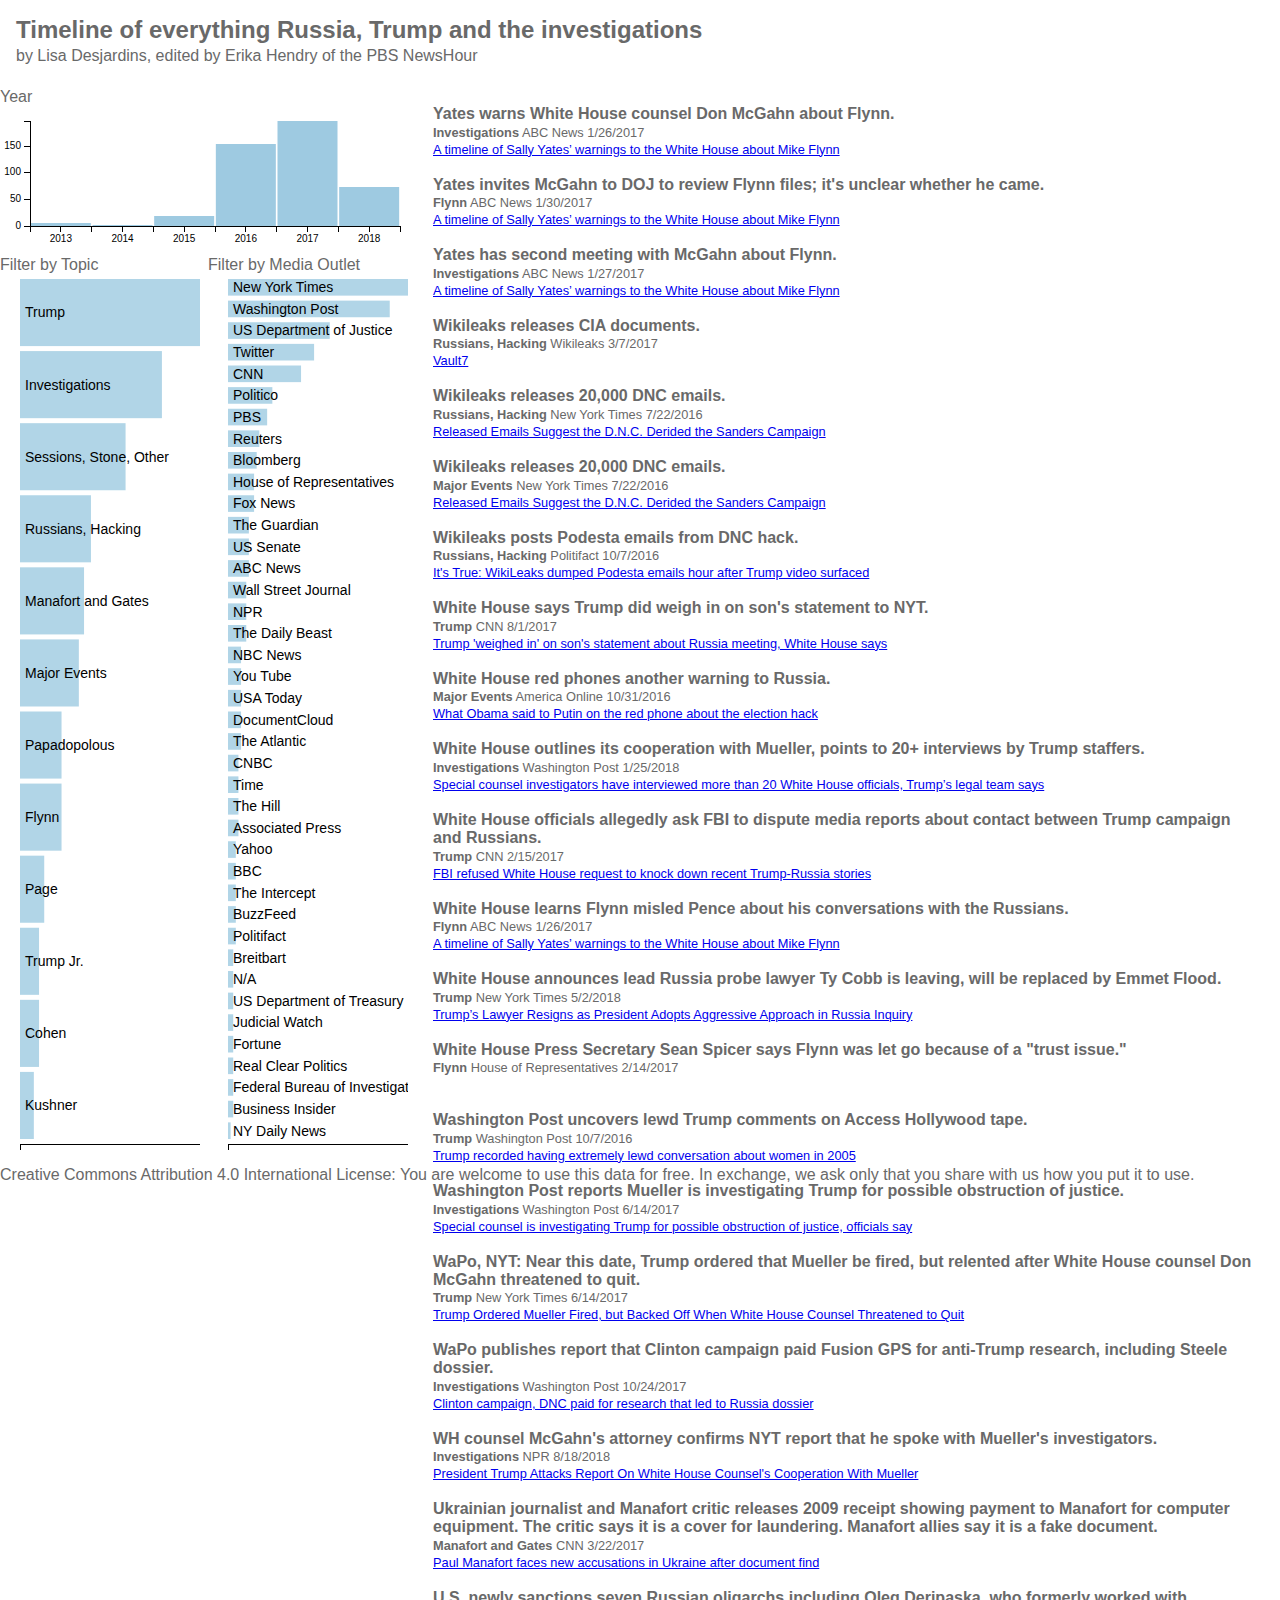
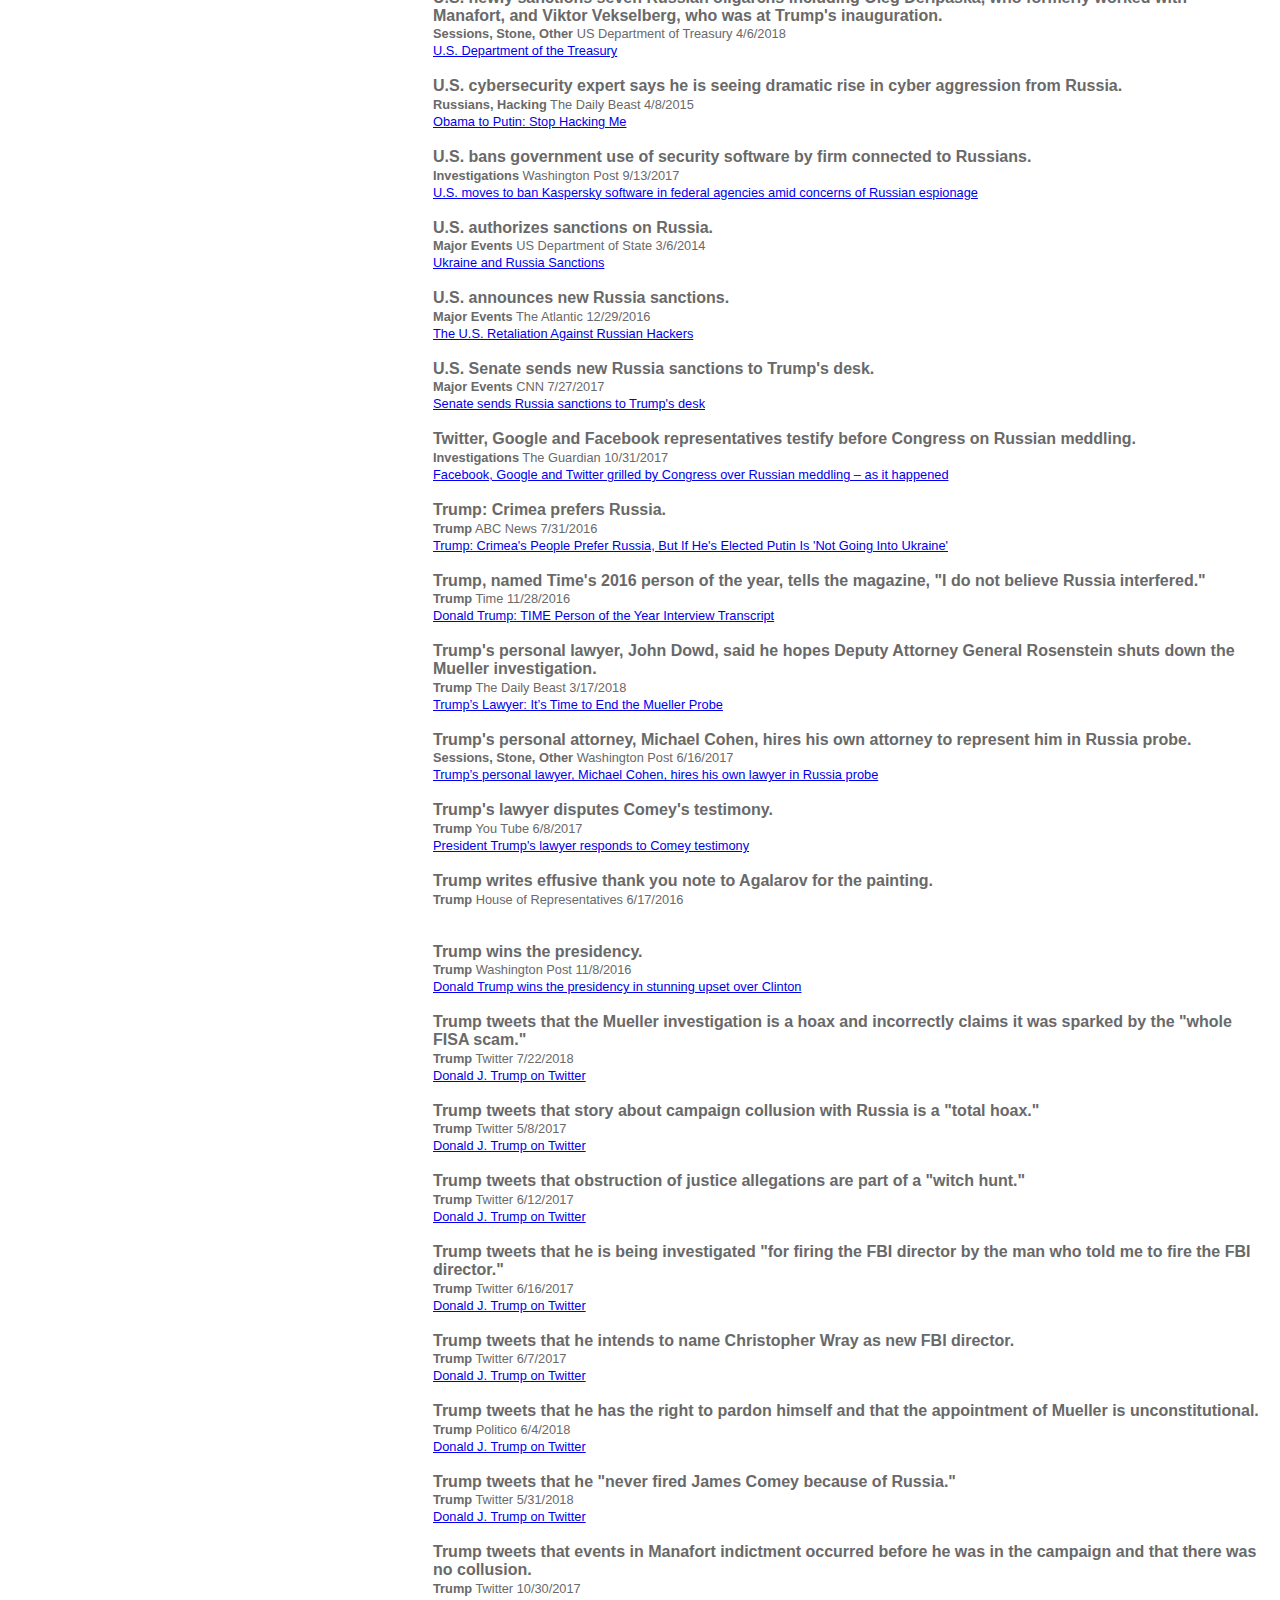
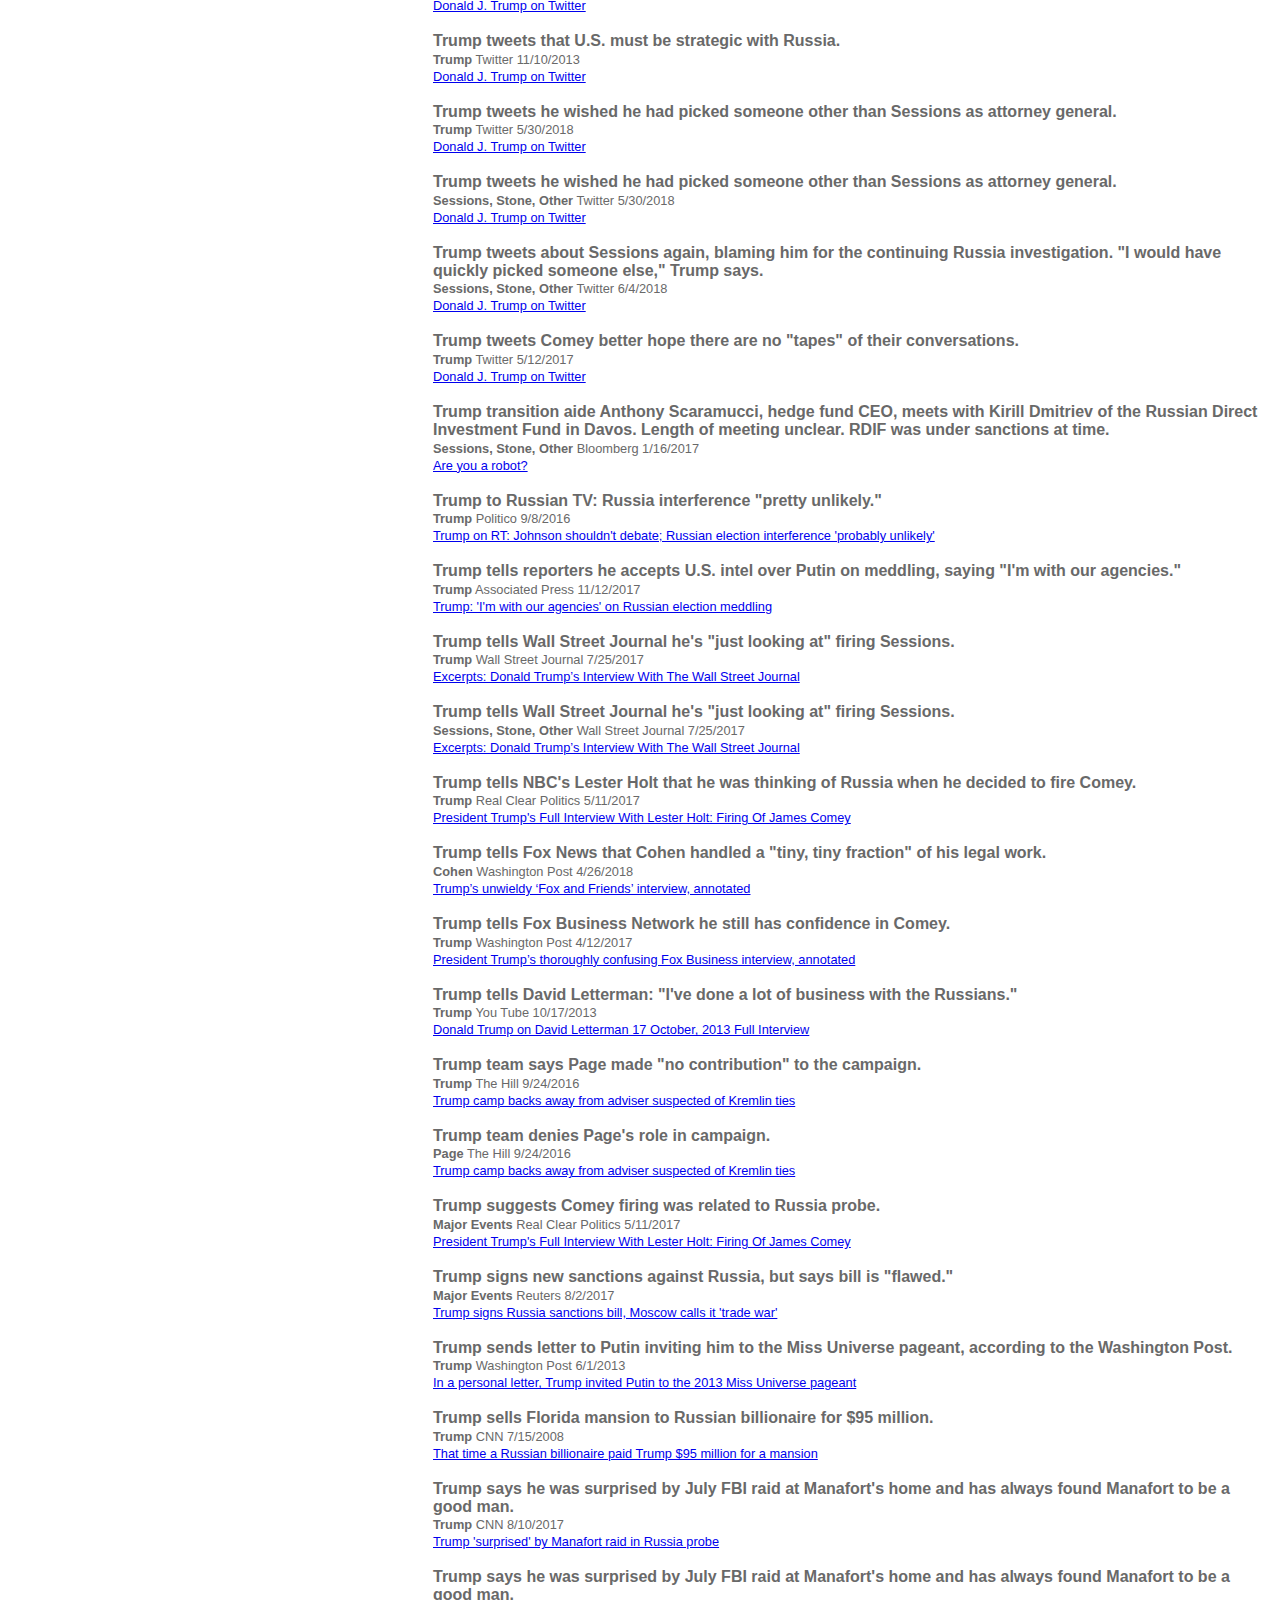
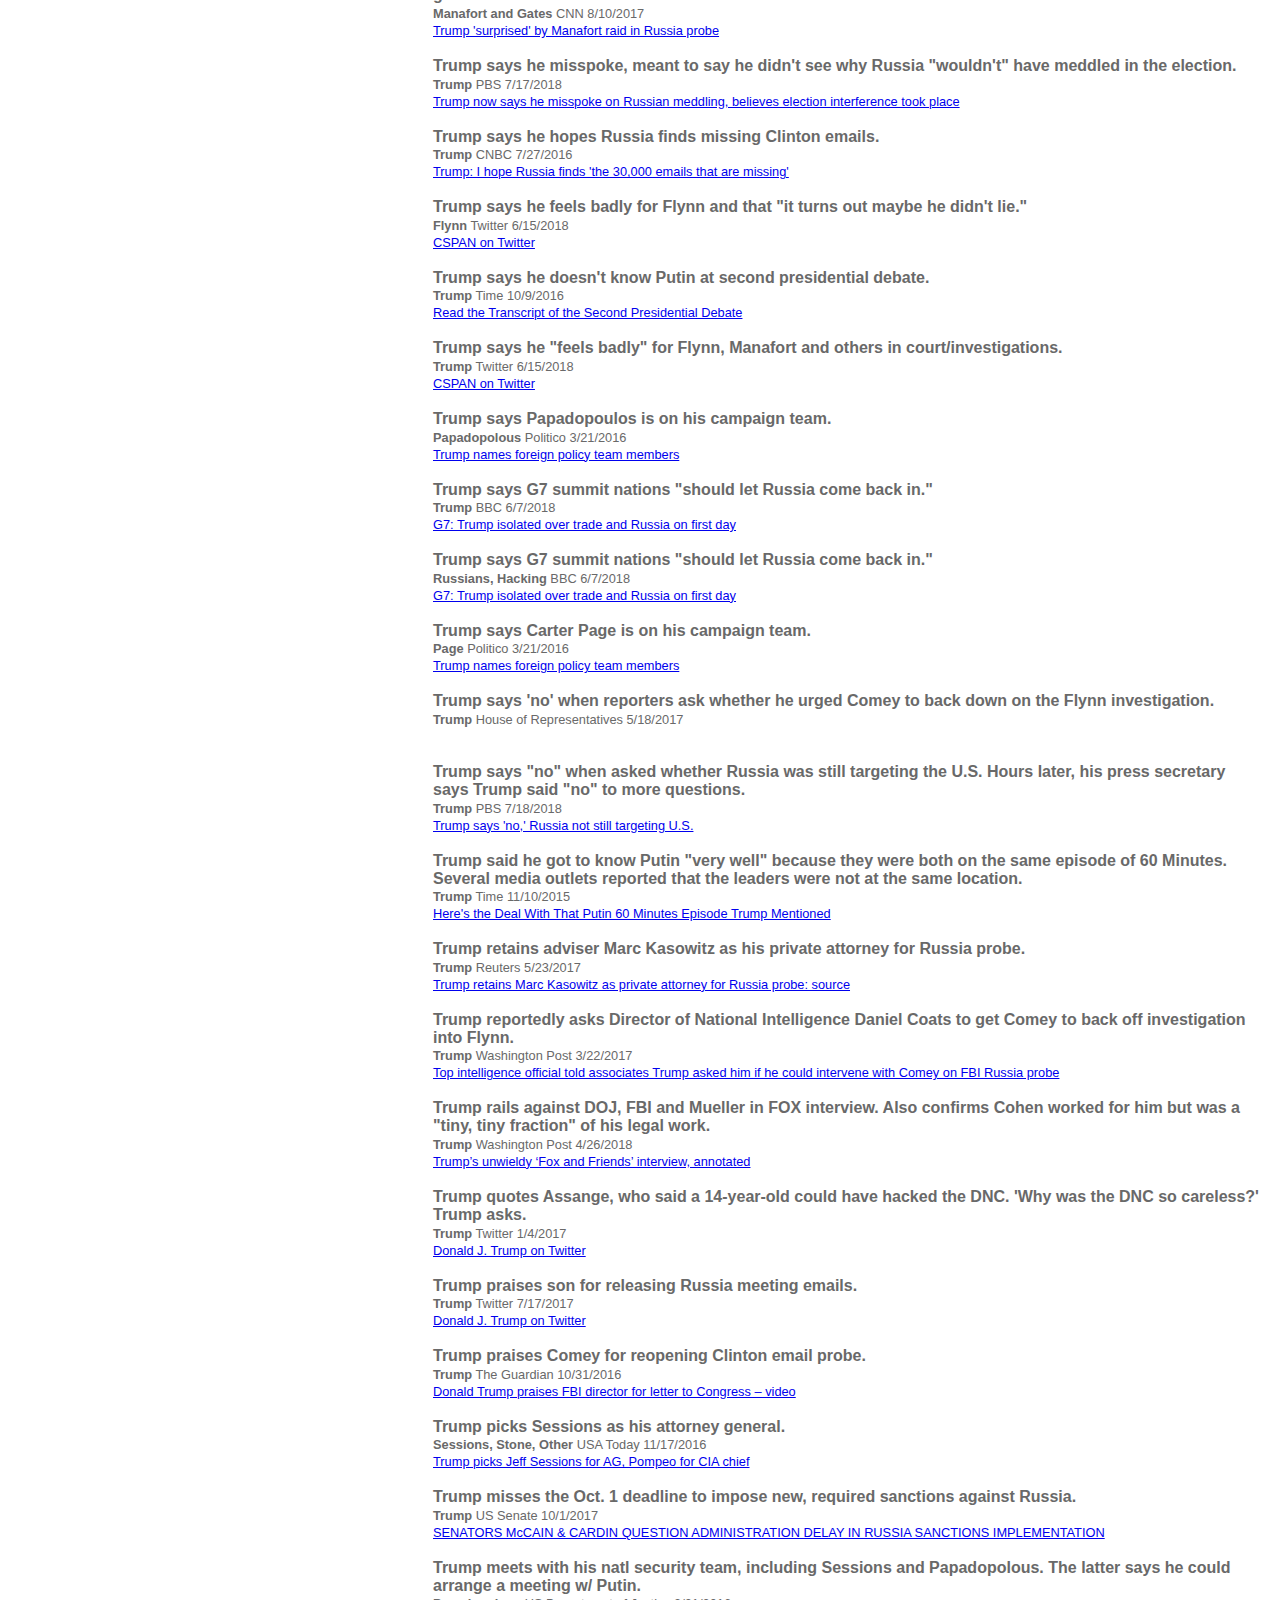
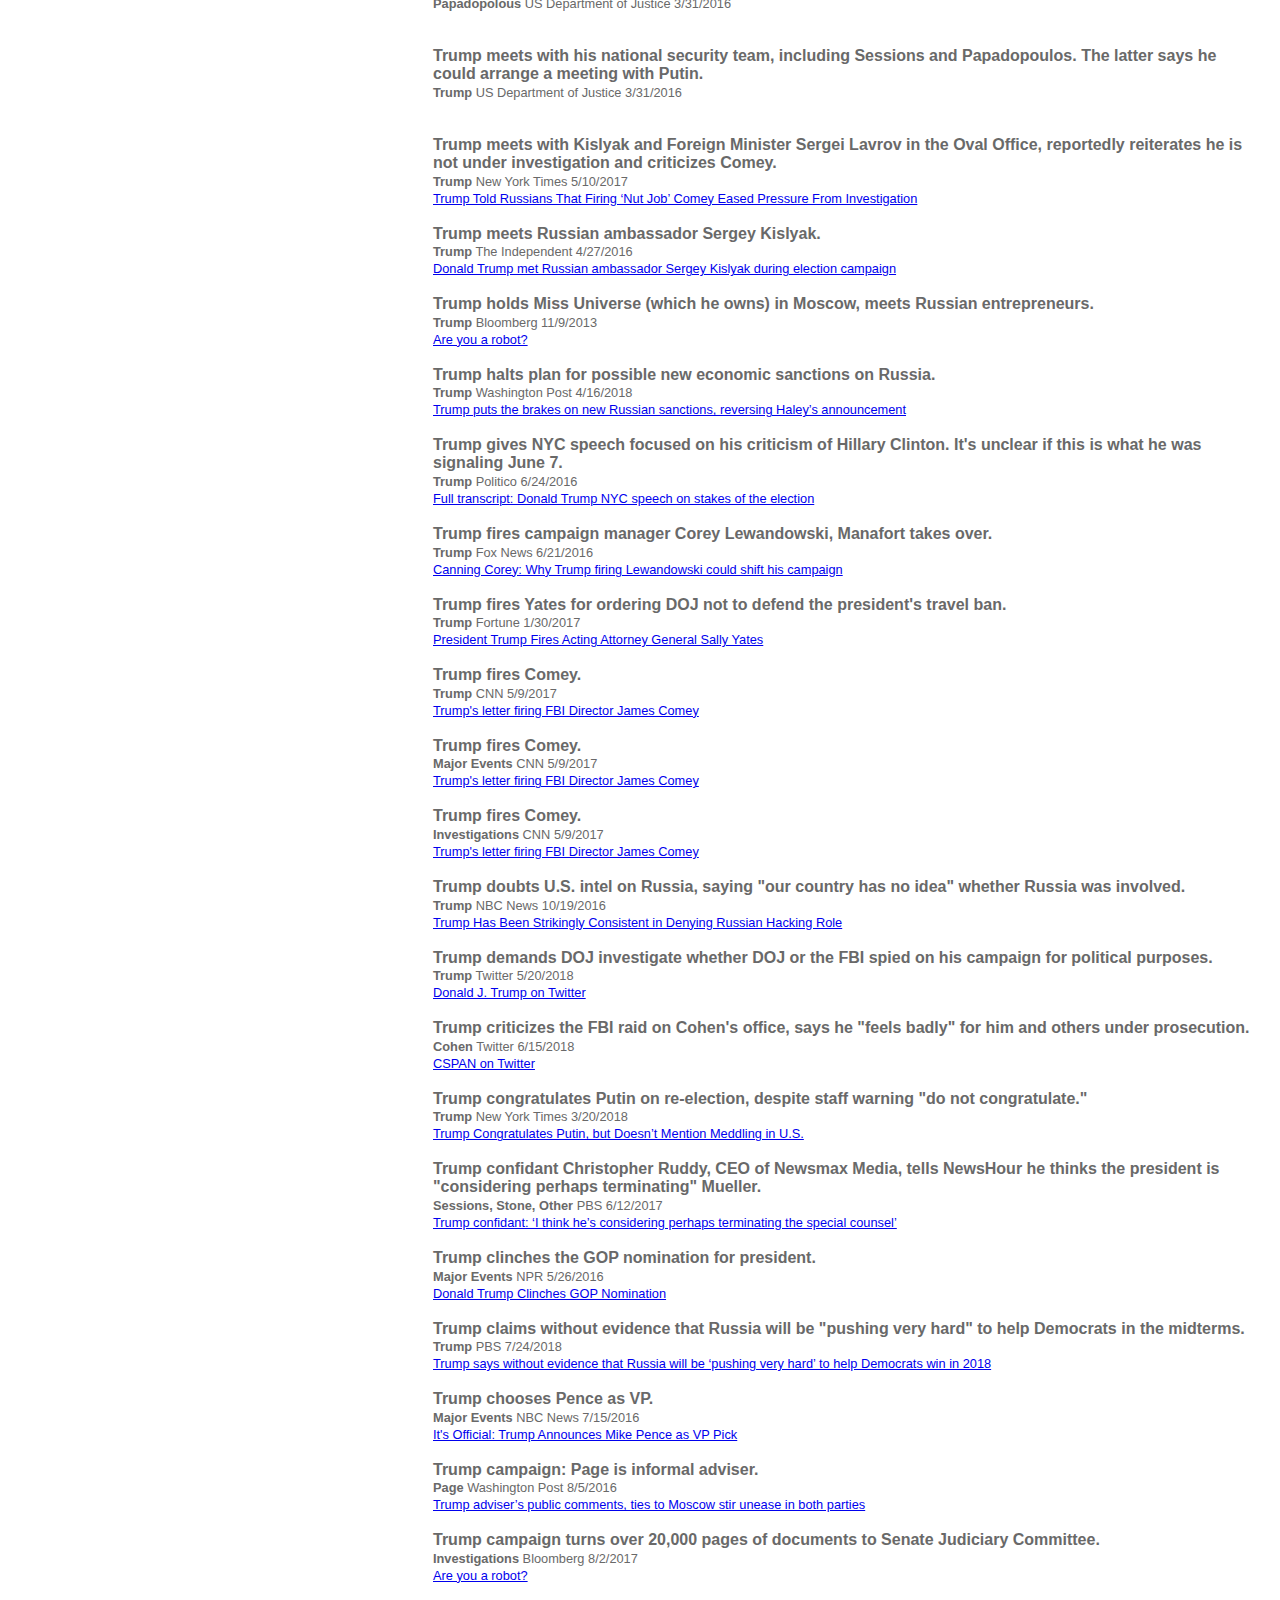
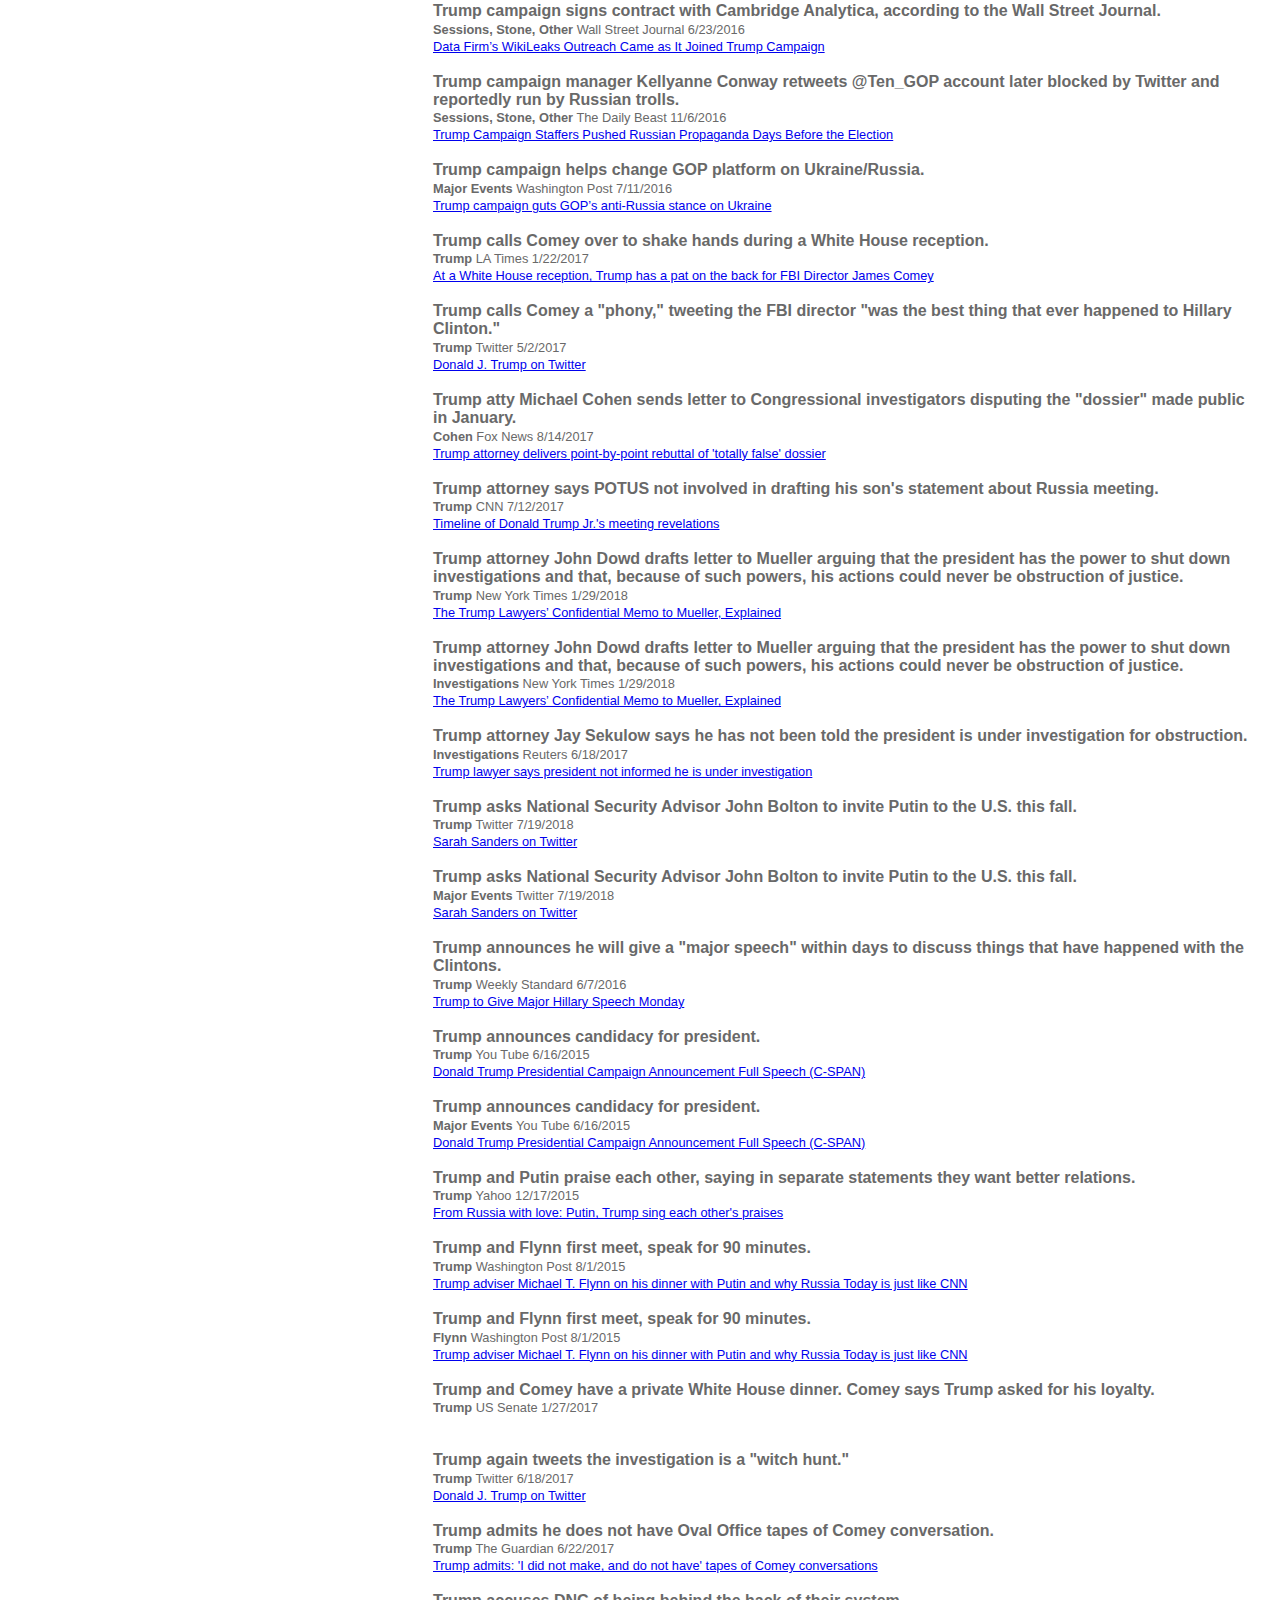
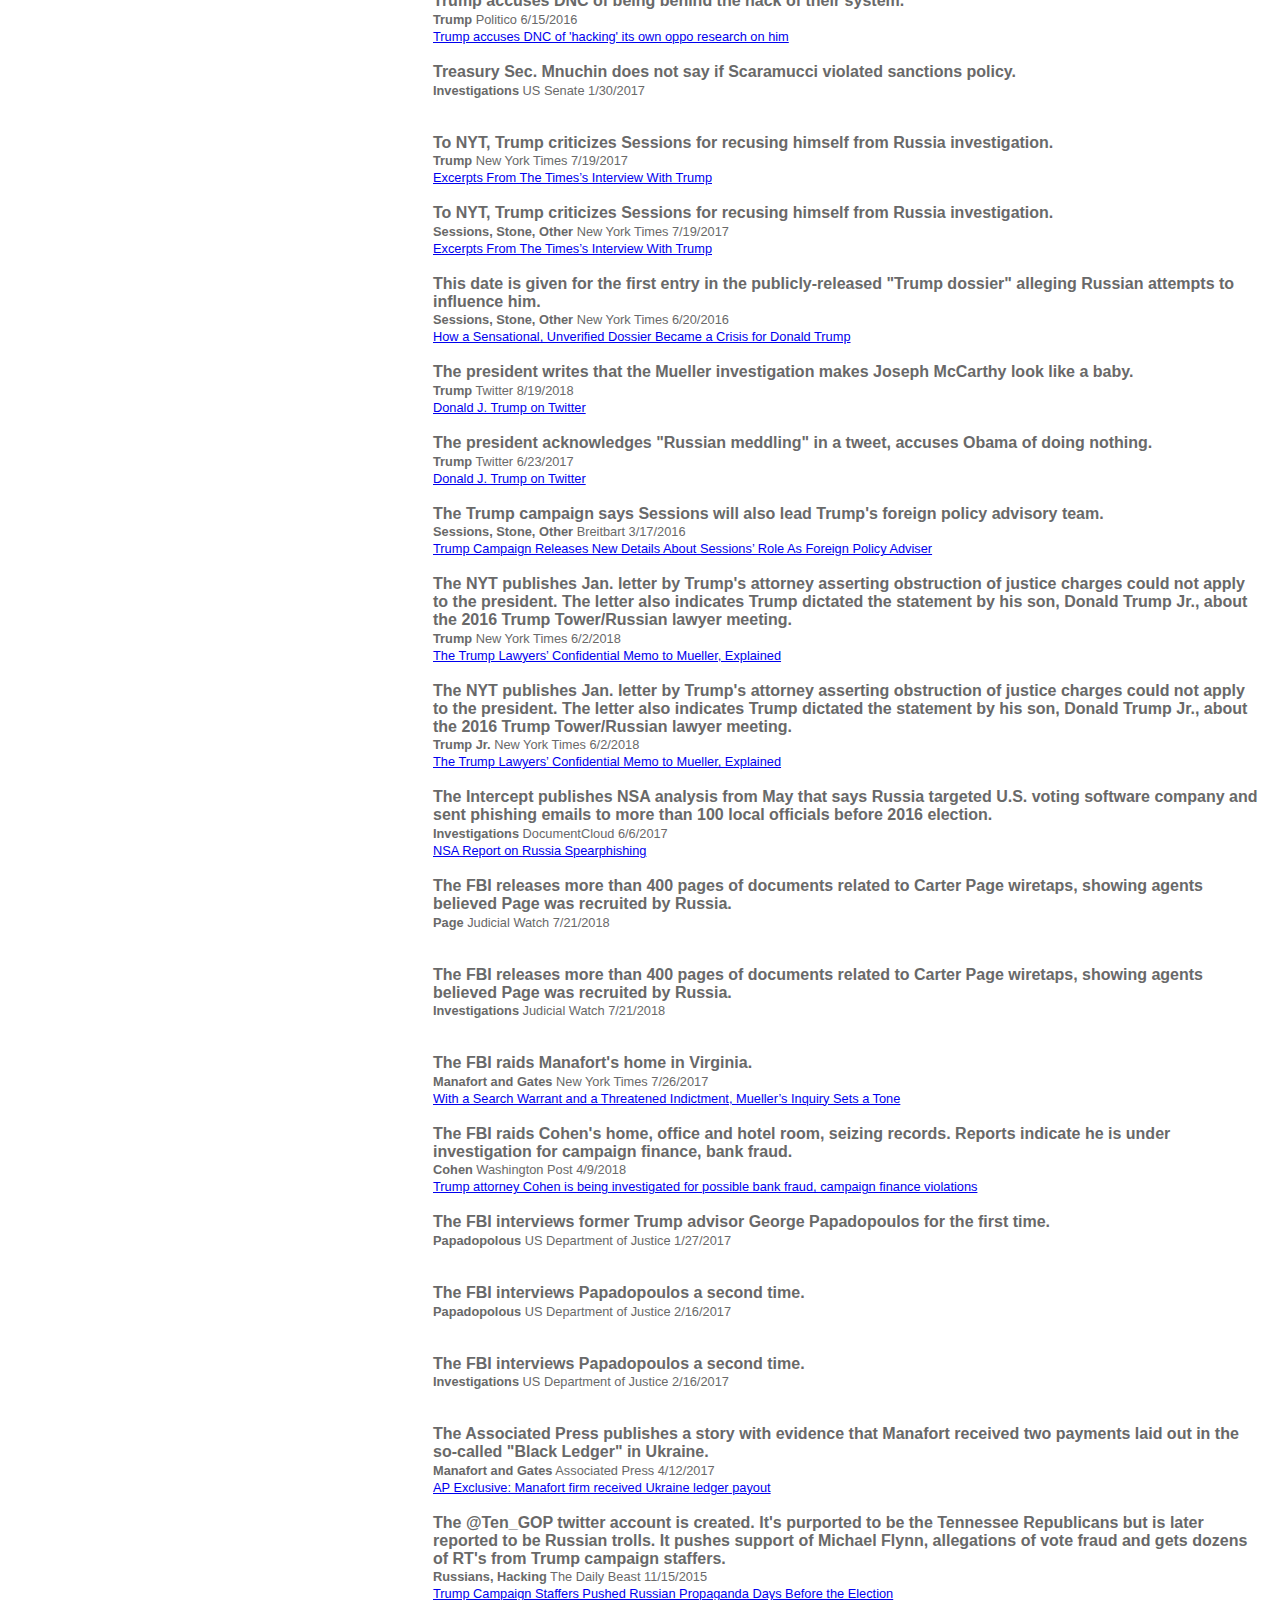
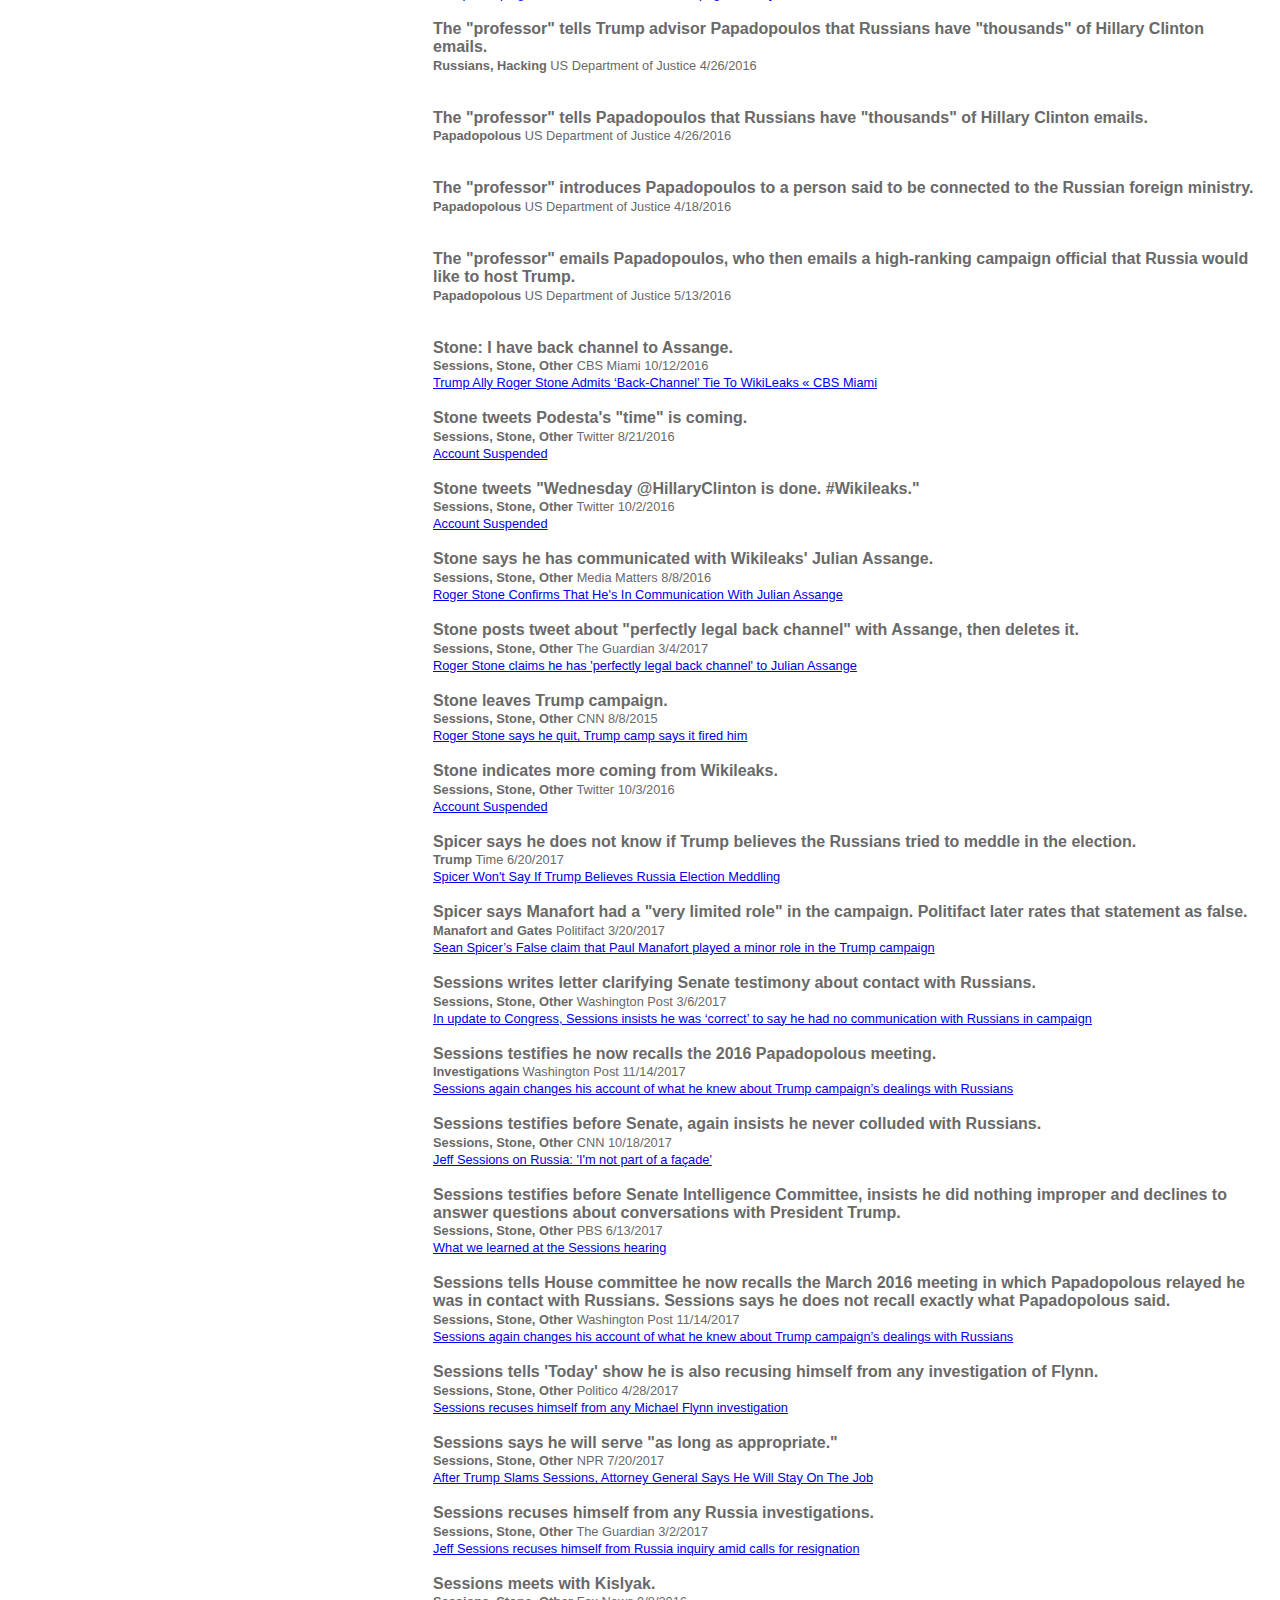
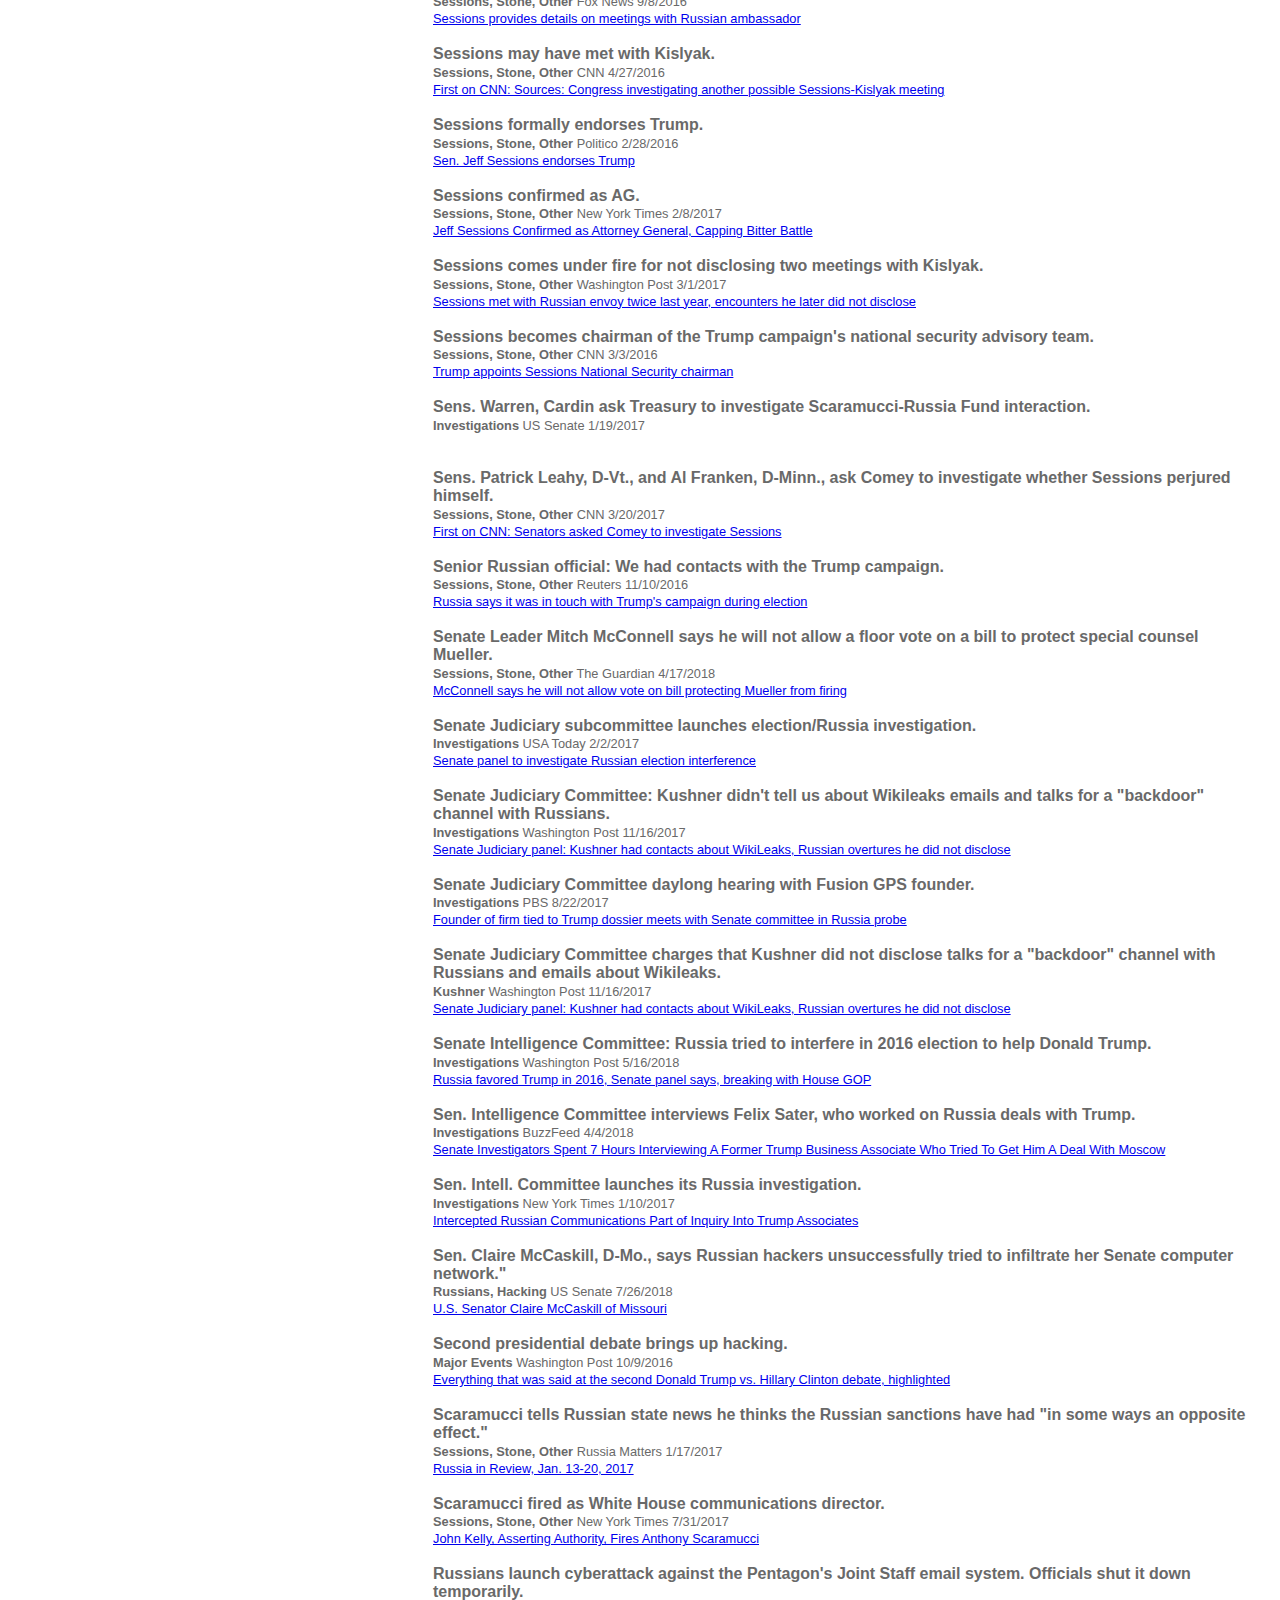
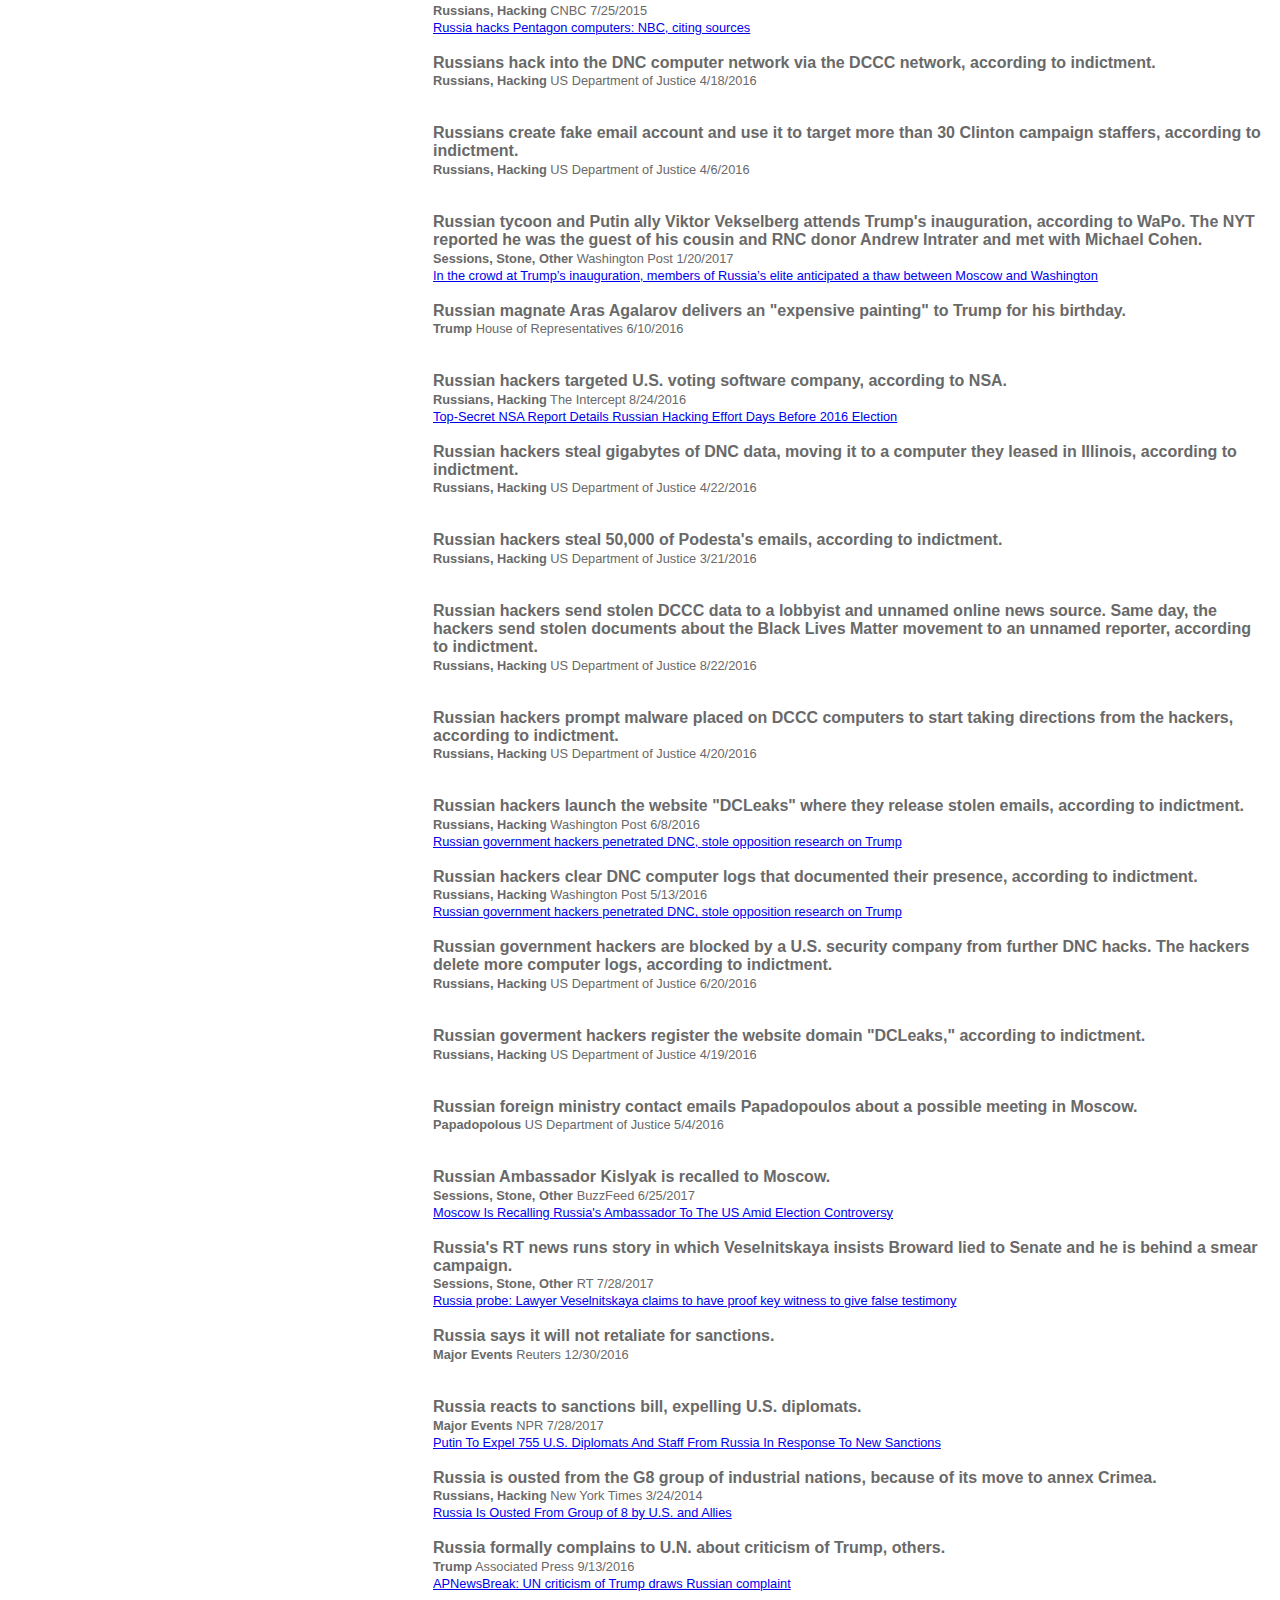
==== index-search.html @ 2a294be0 "Better search results" ====
<!DOCTYPE html>

<html>
<head>
    <meta charset="UTF-8">
    <meta name="viewport" content="width=device-width,initial-scale=1">

    <title>PBS Newshour Russia Search</title>  

    <script src='lib/d3.min.js' type='text/javascript'></script>
    <script src='lib/crossfilter.min.js' type='text/javascript'></script>
    <script src='lib/dc.min.js' type='text/javascript'></script>

    <script src='js/chart.js' type='text/javascript'></script>
       
    <link href='css/dc.css' rel='stylesheet' type='text/css'>
    <link href='css/chart-style.css' rel='stylesheet' type='text/css'>
    <link href='css/layout.css' rel='stylesheet' type='text/css'>
</head>


<body>
    <div class="container">
        <div class="title">
            <h2>Timeline of everything Russia, Trump and the investigations</h2>
            <p>by Lisa Desjardins, edited by Erika Hendry of the PBS NewsHour</p>
        </div> 

        <div class='date' id='dc-chart-date'>
            <div><span class="chart-title">Year</span></div>
        </div>

        <div class='topic' id='dc-chart-topic'>
            <div>
                <span class="chart-title">Filter by Topic</span>
                <a class="reset" href="javascript:topicChart.filterAll();dc.redrawAll();" style="display: none;">Reset</a>
            </div>
        </div>

        <div class='mediaOutlet' id='dc-chart-mediaOutlet'>
            <div>
                <span class="chart-title">Filter by Media Outlet</span>
                <a class="reset" href="javascript:mediaOutletChart.filterAll();dc.redrawAll();" style="display: none;">Reset</a>
            </div>
        </div>

        <div class='stories' id='dc-chart-dataGrid'></div>
        
        <div class="footer">
            Creative Commons Attribution 4.0 International License: You are welcome to use this data for free. In exchange, we ask only that you share with us how you put it to use.
        </div>
    </div>
</body>


</html>
---- css/dc.css ----
.dc-chart path.dc-symbol, .dc-legend g.dc-legend-item.fadeout {
  fill-opacity: 0.5;
  stroke-opacity: 0.5; }

div.dc-chart {
  float: left; }

.dc-chart rect.bar {
  stroke: none;
  cursor: pointer; }
  .dc-chart rect.bar:hover {
    fill-opacity: .5; }

.dc-chart rect.deselected {
  stroke: none;
  fill: #ccc; }

.dc-chart .pie-slice {
  fill: #fff;
  font-size: 9px;
  cursor: pointer; }
  .dc-chart .pie-slice.external {
    fill: #000; }
  .dc-chart .pie-slice :hover, .dc-chart .pie-slice.highlight {
    fill-opacity: .8; }

.dc-chart .pie-path {
  fill: none;
  stroke-width: 2px;
  stroke: #000;
  opacity: 0.4; }

.dc-chart .selected path, .dc-chart .selected circle {
  stroke-width: 3;
  stroke: #ccc;
  fill-opacity: 1; }

.dc-chart .deselected path, .dc-chart .deselected circle {
  stroke: none;
  fill-opacity: .5;
  fill: #ccc; }

.dc-chart .axis path, .dc-chart .axis line {
  fill: none;
  stroke: #000;
  shape-rendering: crispEdges; }

.dc-chart .axis text {
  font: 10px sans-serif; }

.dc-chart .grid-line, .dc-chart .axis .grid-line, .dc-chart .grid-line line, .dc-chart .axis .grid-line line {
  fill: none;
  stroke: #ccc;
  opacity: .5;
  shape-rendering: crispEdges; }

.dc-chart .brush rect.background {
  z-index: -999; }

.dc-chart .brush rect.extent {
  fill: #4682b4;
  fill-opacity: .125; }

.dc-chart .brush .resize path {
  fill: #eee;
  stroke: #666; }

.dc-chart path.line {
  fill: none;
  stroke-width: 1.5px; }

.dc-chart path.area {
  fill-opacity: .3;
  stroke: none; }

.dc-chart path.highlight {
  stroke-width: 3;
  fill-opacity: 1;
  stroke-opacity: 1; }

.dc-chart g.state {
  cursor: pointer; }
  .dc-chart g.state :hover {
    fill-opacity: .8; }
  .dc-chart g.state path {
    stroke: #fff; }

.dc-chart g.deselected path {
  fill: #808080; }

.dc-chart g.deselected text {
  display: none; }

.dc-chart g.row rect {
  fill-opacity: 0.8;
  cursor: pointer; }
  .dc-chart g.row rect:hover {
    fill-opacity: 0.6; }

.dc-chart g.row text {
  fill: black;
  font-size: 14px;
  cursor: pointer; }

.dc-chart g.dc-tooltip path {
  fill: none;
  stroke: #808080;
  stroke-opacity: .8; }

.dc-chart g.county path {
  stroke: #fff;
  fill: none; }

.dc-chart g.debug rect {
  fill: #00f;
  fill-opacity: .2; }

.dc-chart g.axis text {
  -webkit-touch-callout: none;
  -webkit-user-select: none;
  -khtml-user-select: none;
  -moz-user-select: none;
  -ms-user-select: none;
  user-select: none;
  pointer-events: none; }

.dc-chart .node {
  font-size: 0.7em;
  cursor: pointer; }
  .dc-chart .node :hover {
    fill-opacity: .8; }

.dc-chart .bubble {
  stroke: none;
  fill-opacity: 0.6; }

.dc-chart .highlight {
  fill-opacity: 1;
  stroke-opacity: 1; }

.dc-chart .fadeout {
  fill-opacity: 0.2;
  stroke-opacity: 0.2; }

.dc-chart .box text {
  font: 10px sans-serif;
  -webkit-touch-callout: none;
  -webkit-user-select: none;
  -khtml-user-select: none;
  -moz-user-select: none;
  -ms-user-select: none;
  user-select: none;
  pointer-events: none; }

.dc-chart .box line, .dc-chart .box circle {
  fill: #fff; }

.dc-chart .box rect, .dc-chart .box line, .dc-chart .box circle {
  stroke: #000;
  stroke-width: 1.5px; }

.dc-chart .box .center {
  stroke-dasharray: 3, 3; }

.dc-chart .box .outlier {
  fill: none;
  stroke: #ccc; }

.dc-chart .box.deselected {
  opacity: 0.5; }
  .dc-chart .box.deselected .box {
    fill: #ccc; }

.dc-chart .symbol {
  stroke: none; }

.dc-chart .heatmap .box-group.deselected rect {
  stroke: none;
  fill-opacity: 0.5;
  fill: #ccc; }

.dc-chart .heatmap g.axis text {
  pointer-events: all;
  cursor: pointer; }

.dc-chart .empty-chart .pie-slice {
  cursor: default; }
  .dc-chart .empty-chart .pie-slice path {
    fill: #fee;
    cursor: default; }

.dc-chart circle.dot {
  stroke: none; }

.dc-data-count {
  float: right;
  margin-top: 0px;
  margin-right: 15px;
  padding-top: 2px; 
  font-size: 13px;}
  .dc-data-count .filter-count, .dc-data-count .total-count {
    color: #3182bd;
    font-weight: bold; }

.dc-legend {
  font-size: 11px; }
  .dc-legend .dc-legend-item {
    cursor: pointer; }

.dc-hard .number-display {
  float: none; }
---- css/chart-style.css ----
body {
    font-family: Sans-Serif;
    color: dimgrey;
}

h2 {
    margin-top: 1rem;
    margin-bottom: .2rem;
    margin-left: 1rem;
}

h3 {
    font-size: 1.0em;
    margin-top: 1rem;
    margin-bottom: .1rem;
    margin-left: 1rem;
}


h4 {
    margin-top: .1rem;
    margin-bottom: .2rem;
}

p {
    margin-top: .2rem;
    margin-bottom: 2.2rem;
    margin-left: 1rem;
}


a {
    font-size: .8em;
    margin-top: 1rem;
    margin-bottom: .2rem;
    margin-left: 1rem;
}

ul {
    list-style: none;
}

li {
    margin: 1.8rem 0;
}

.story-details {
    font-size: .8em;
    margin-left: 1rem;
}
.note {
    font-size: .8em;
    font-style: italic;
}

.story:hover{
    background-color: #cee2ed;
    cursor:pointer;
 }
---- css/layout.css ----
:root {
    --bar-width: 200px;

    --phone-width: 50rem;
    --max-width: 1366px; 
}

body {
    margin: 0;
    overflow: hidden;
}

.container {
    display: grid;
    grid-template-areas: 
        "title      title       title" 
        "date       date        story" 
        "topic      mediaOutlet story" 
        "footer     footer      footer"; 
    grid-template-columns: var(--bar-width) var(--bar-width) 1fr;
    grid-template-rows: 5rem 10rem auto 1rem;
    grid-gap: .5em;
    margin: 0px;
    height: 100vh;
    width: calc(100vw - 1.1rem); 
}

.container *> {
    border: 1px solid black;    
}

.title {
    grid-area: title;
}

.search-box {
    grid-area: searchBox;
}

.date {
    grid-area: date;
}

.story {
    grid-area: story;
}

.topic {
    grid-area: topic;
}

.mediaOutlet {
    grid-area: mediaOutlet;
}

.footer {
    grid-area: footer;
}
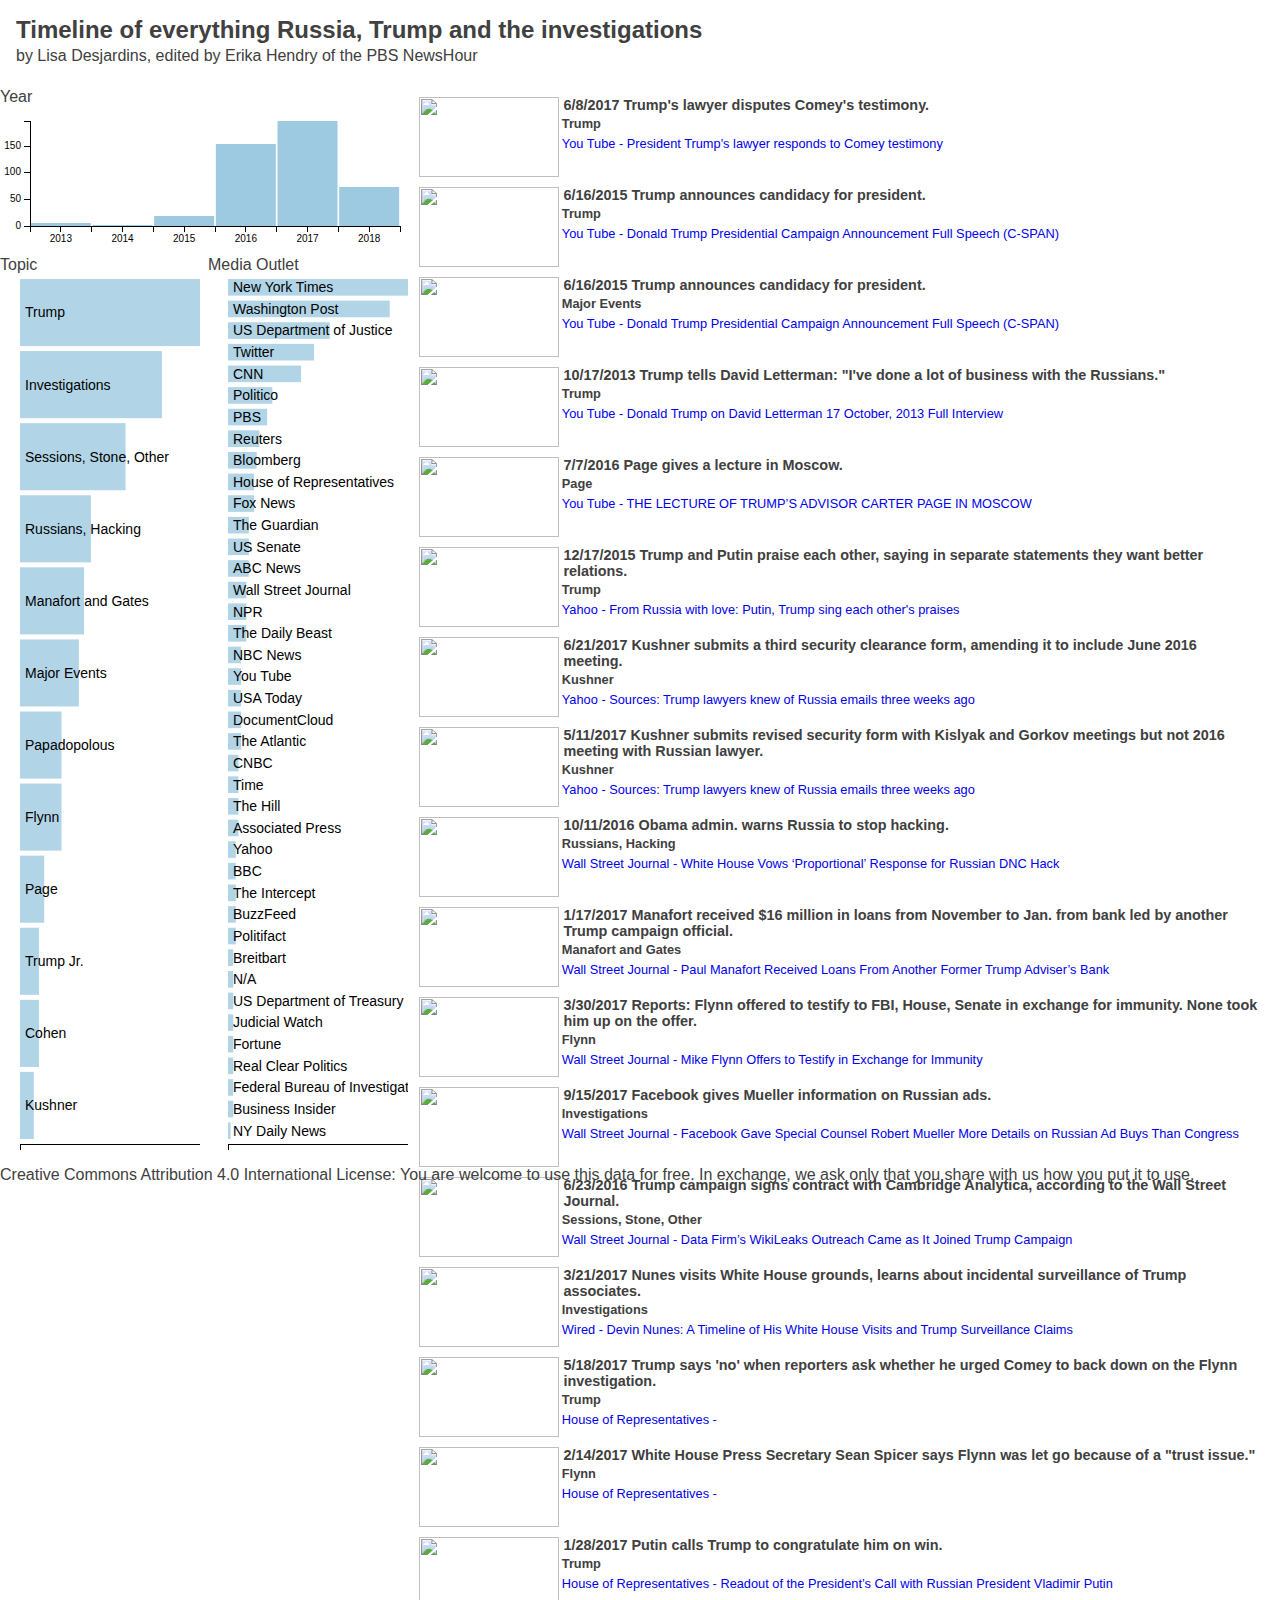
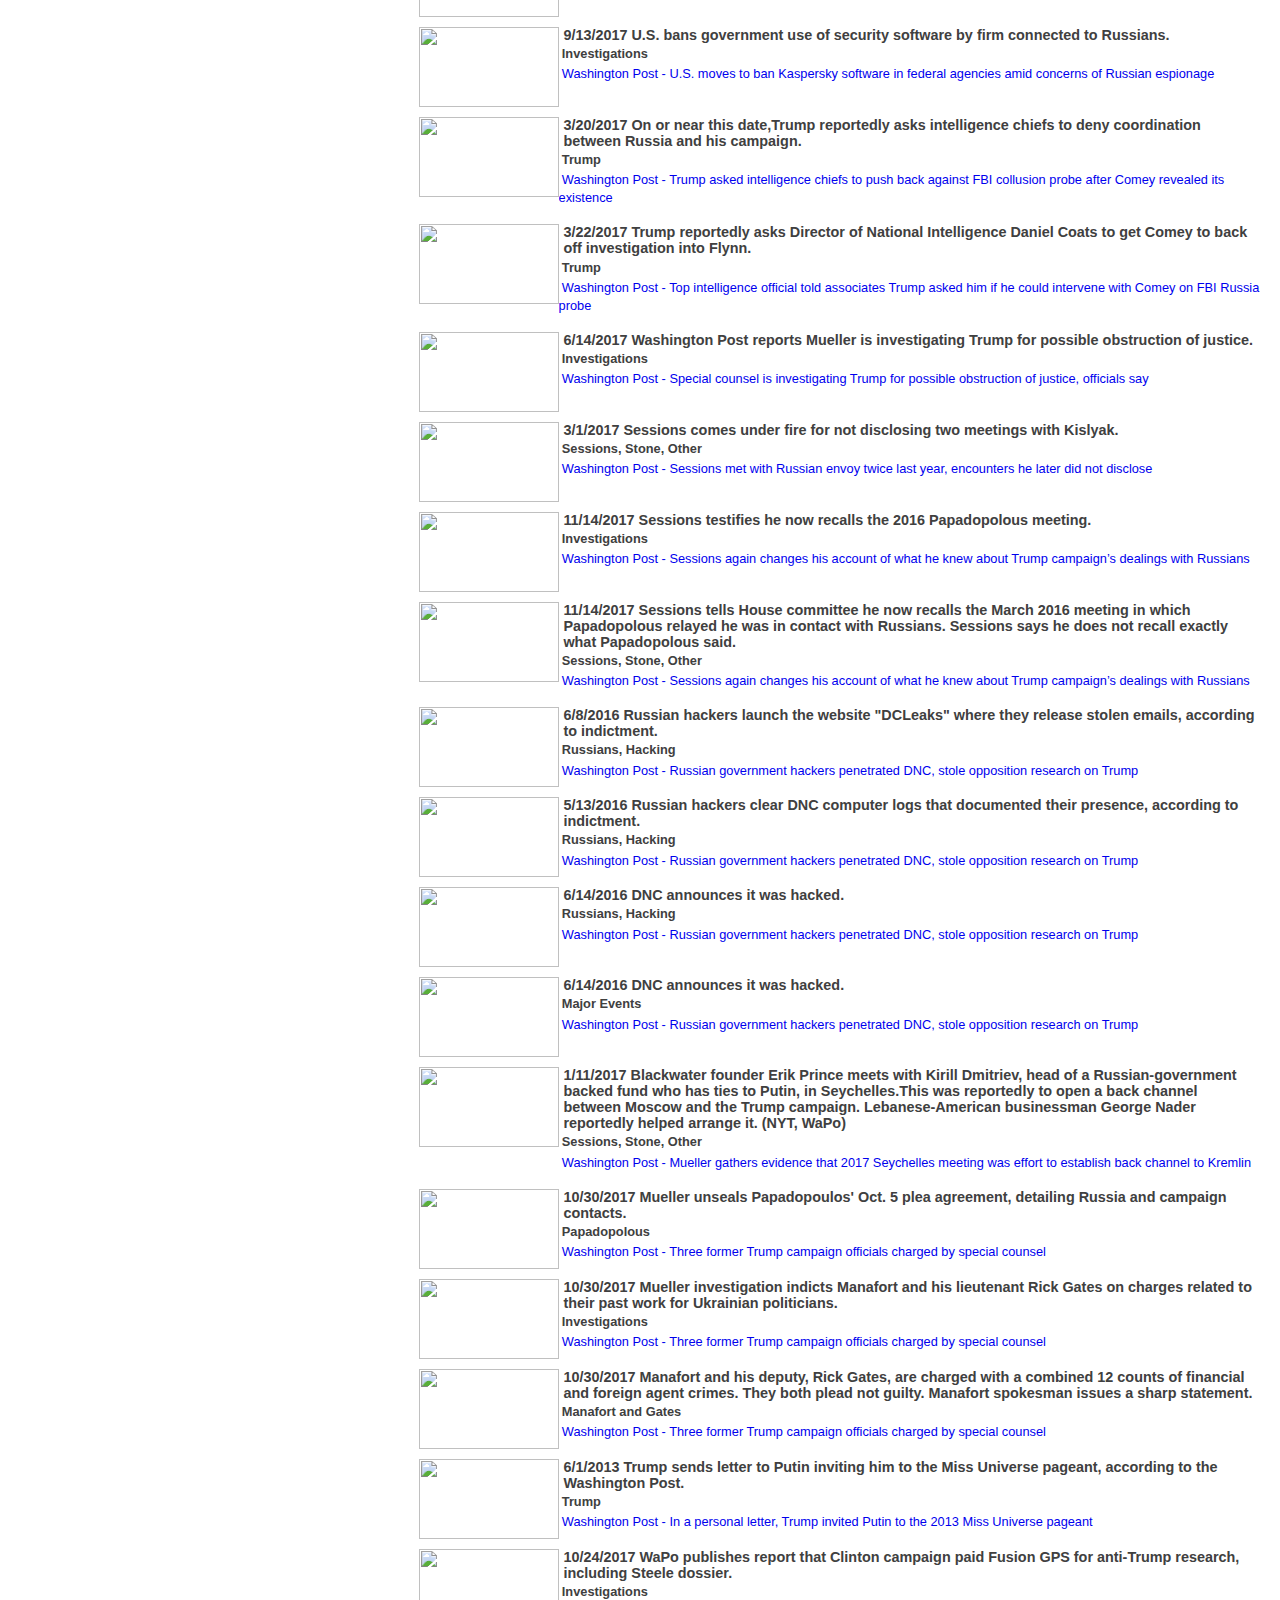
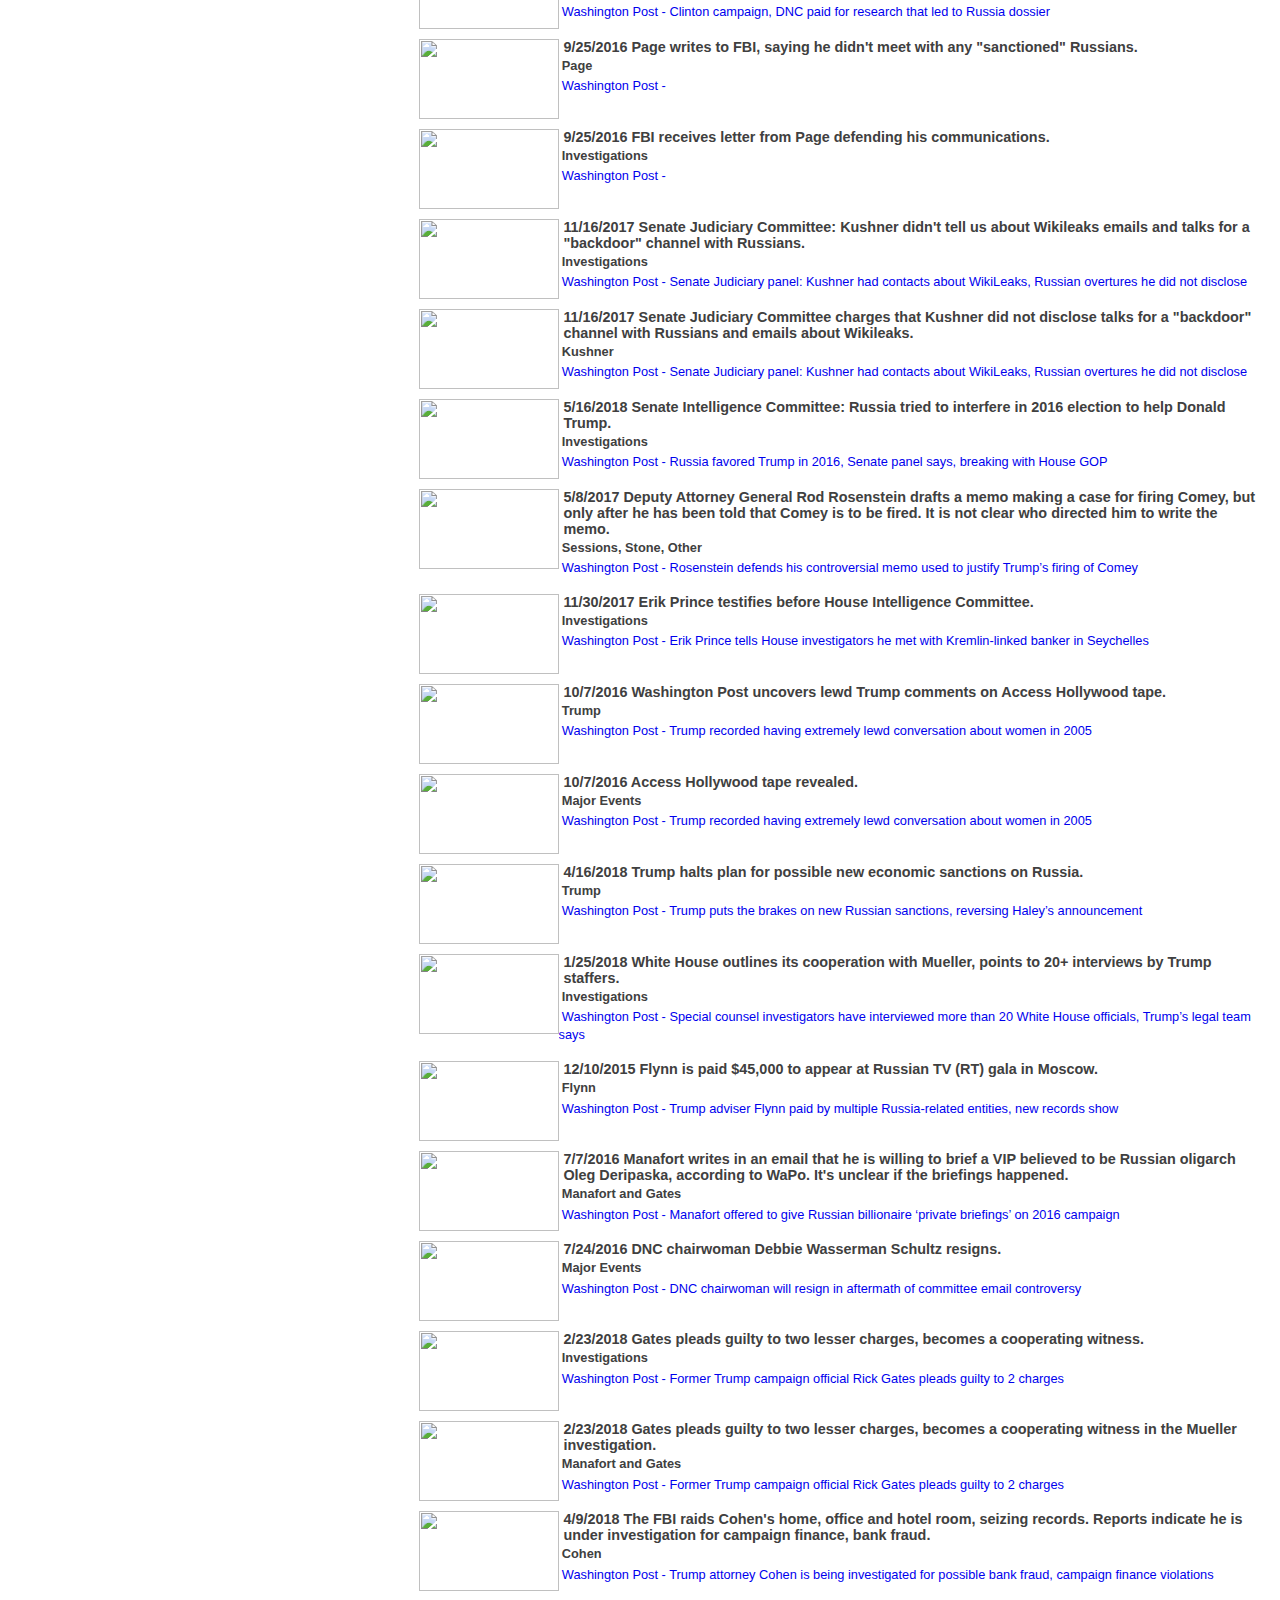
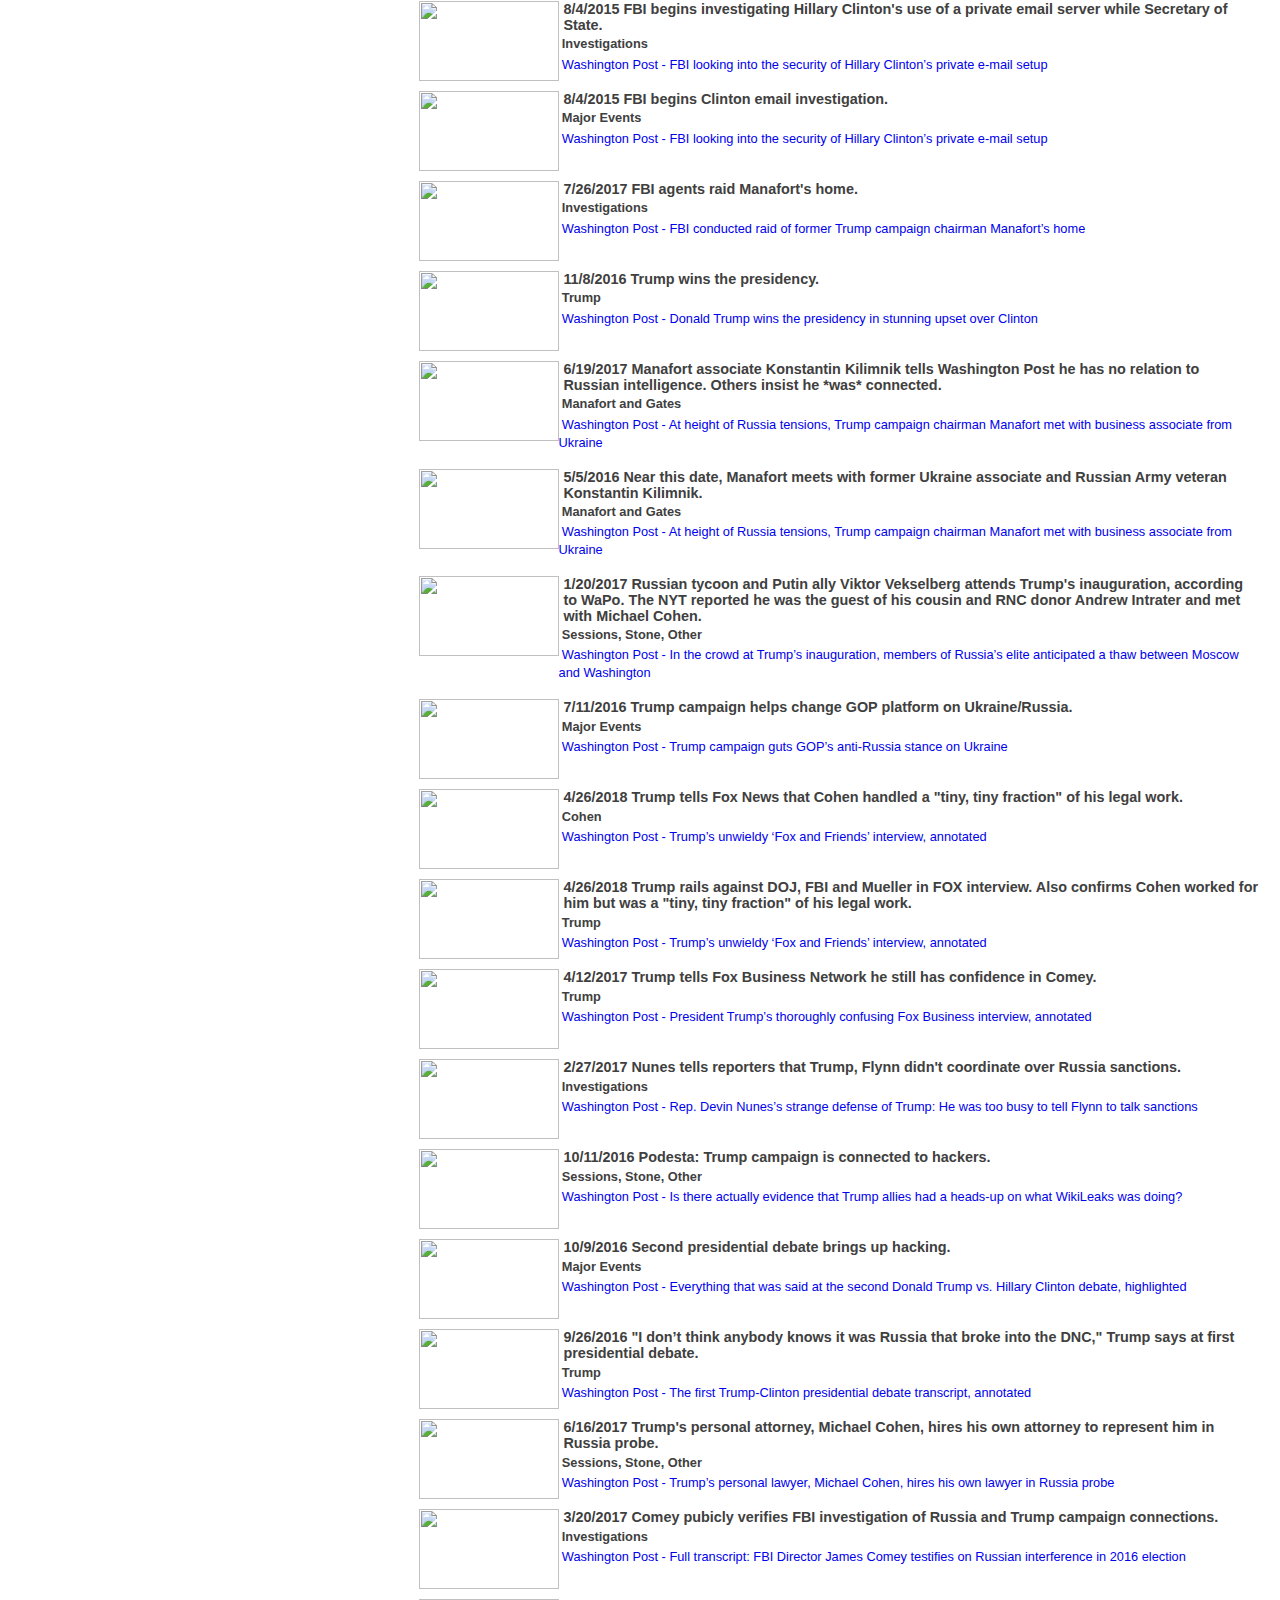
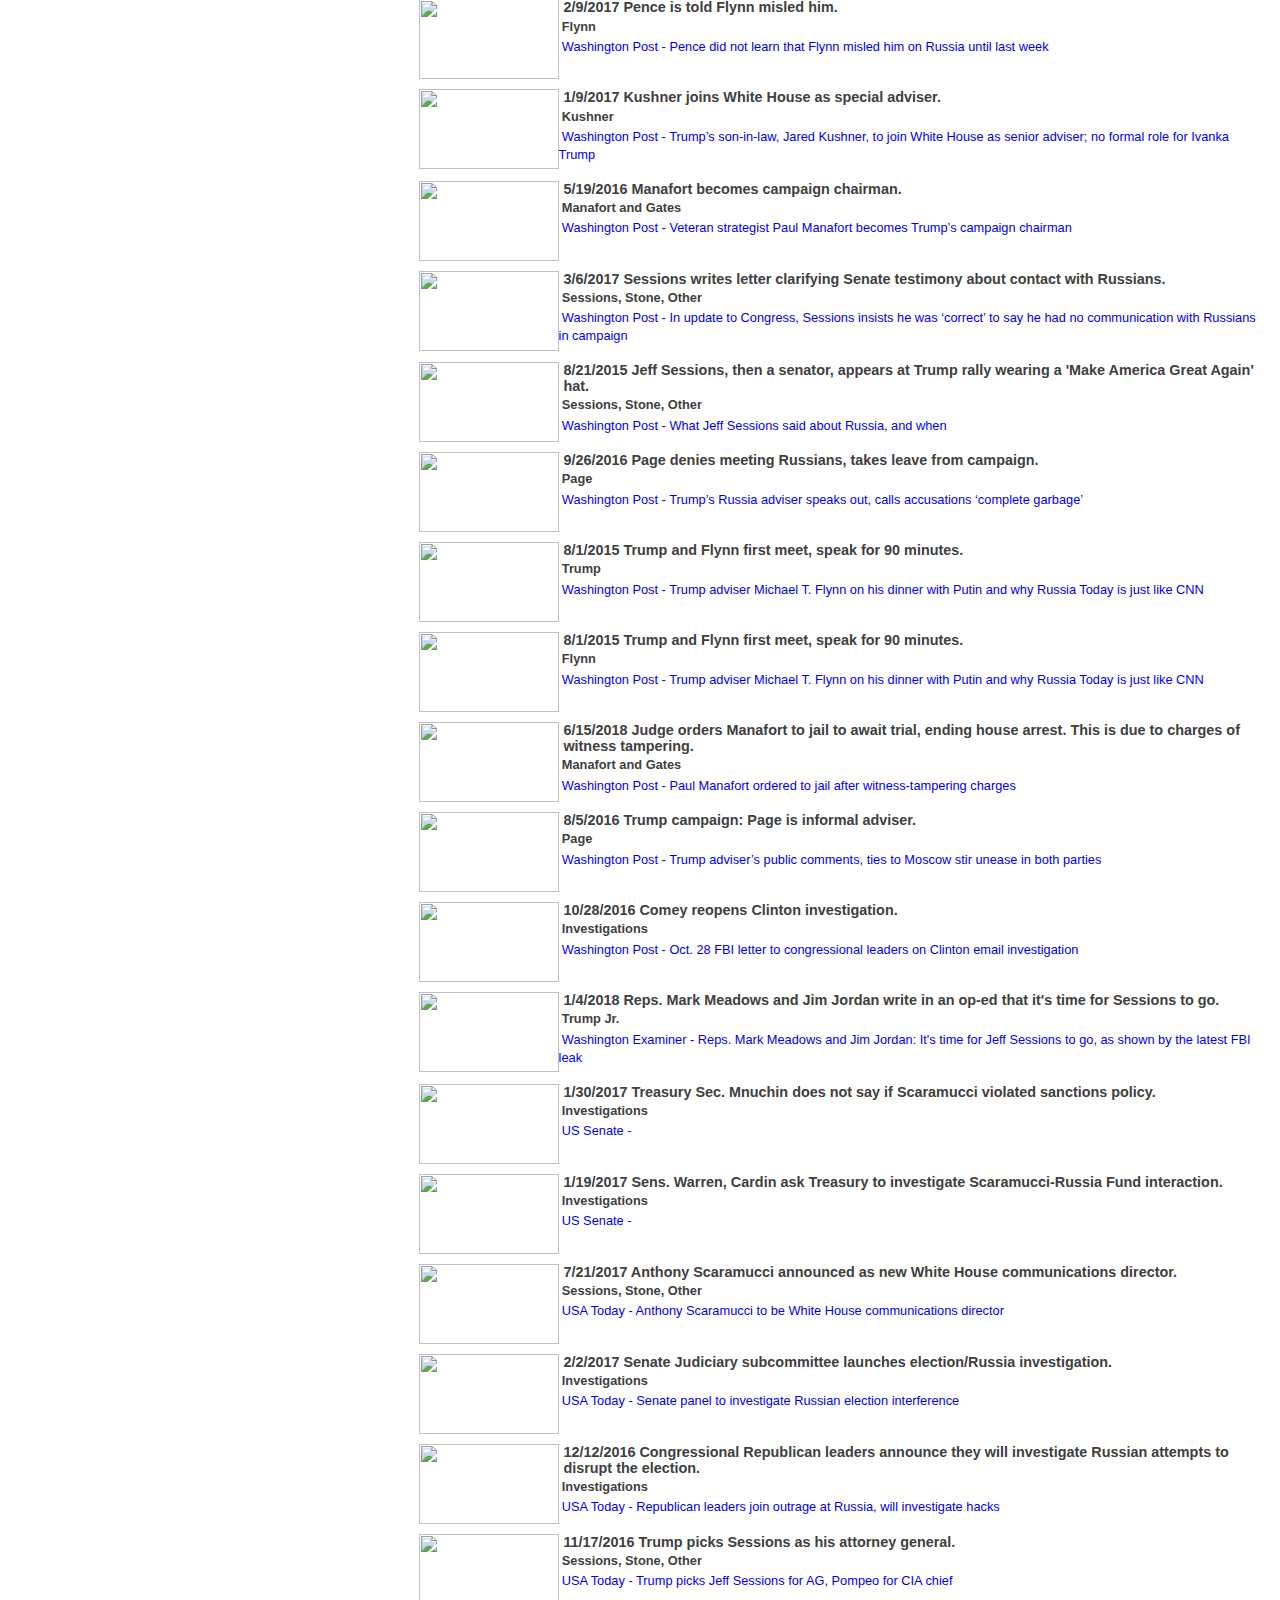
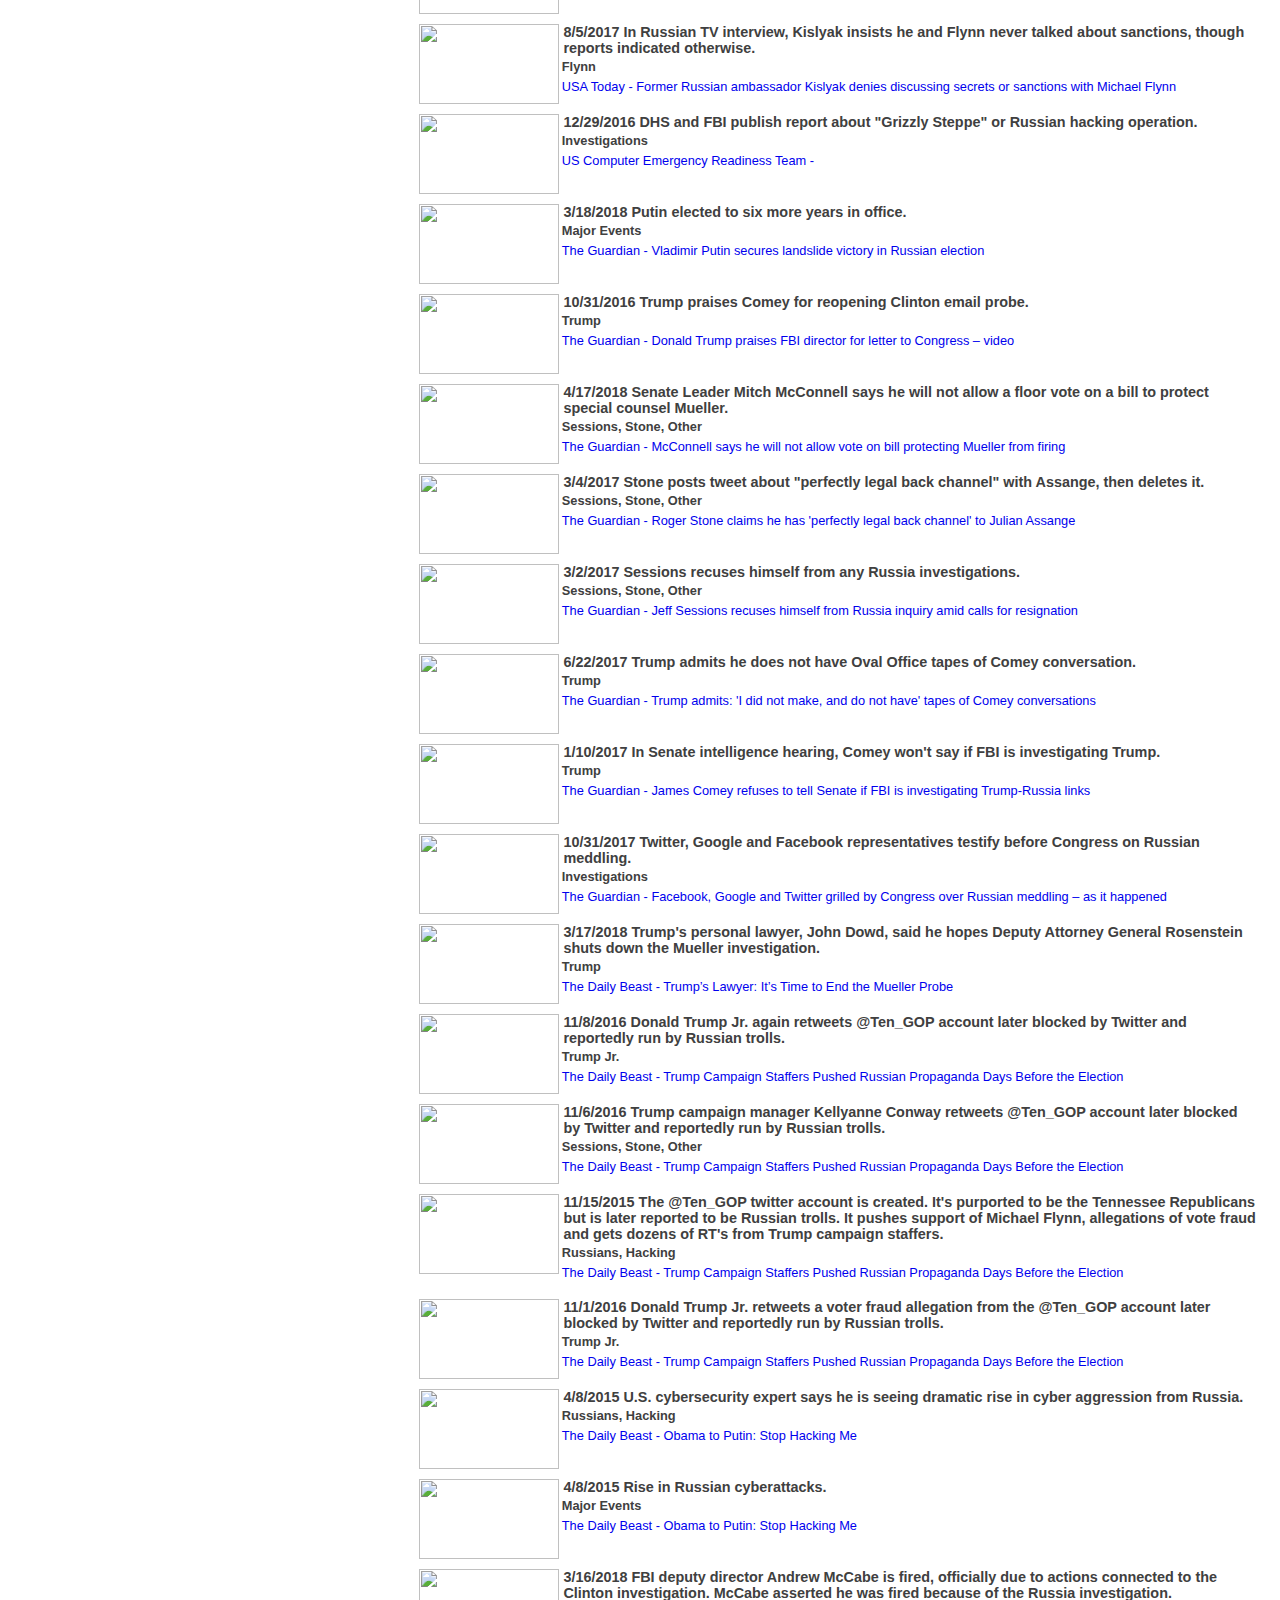
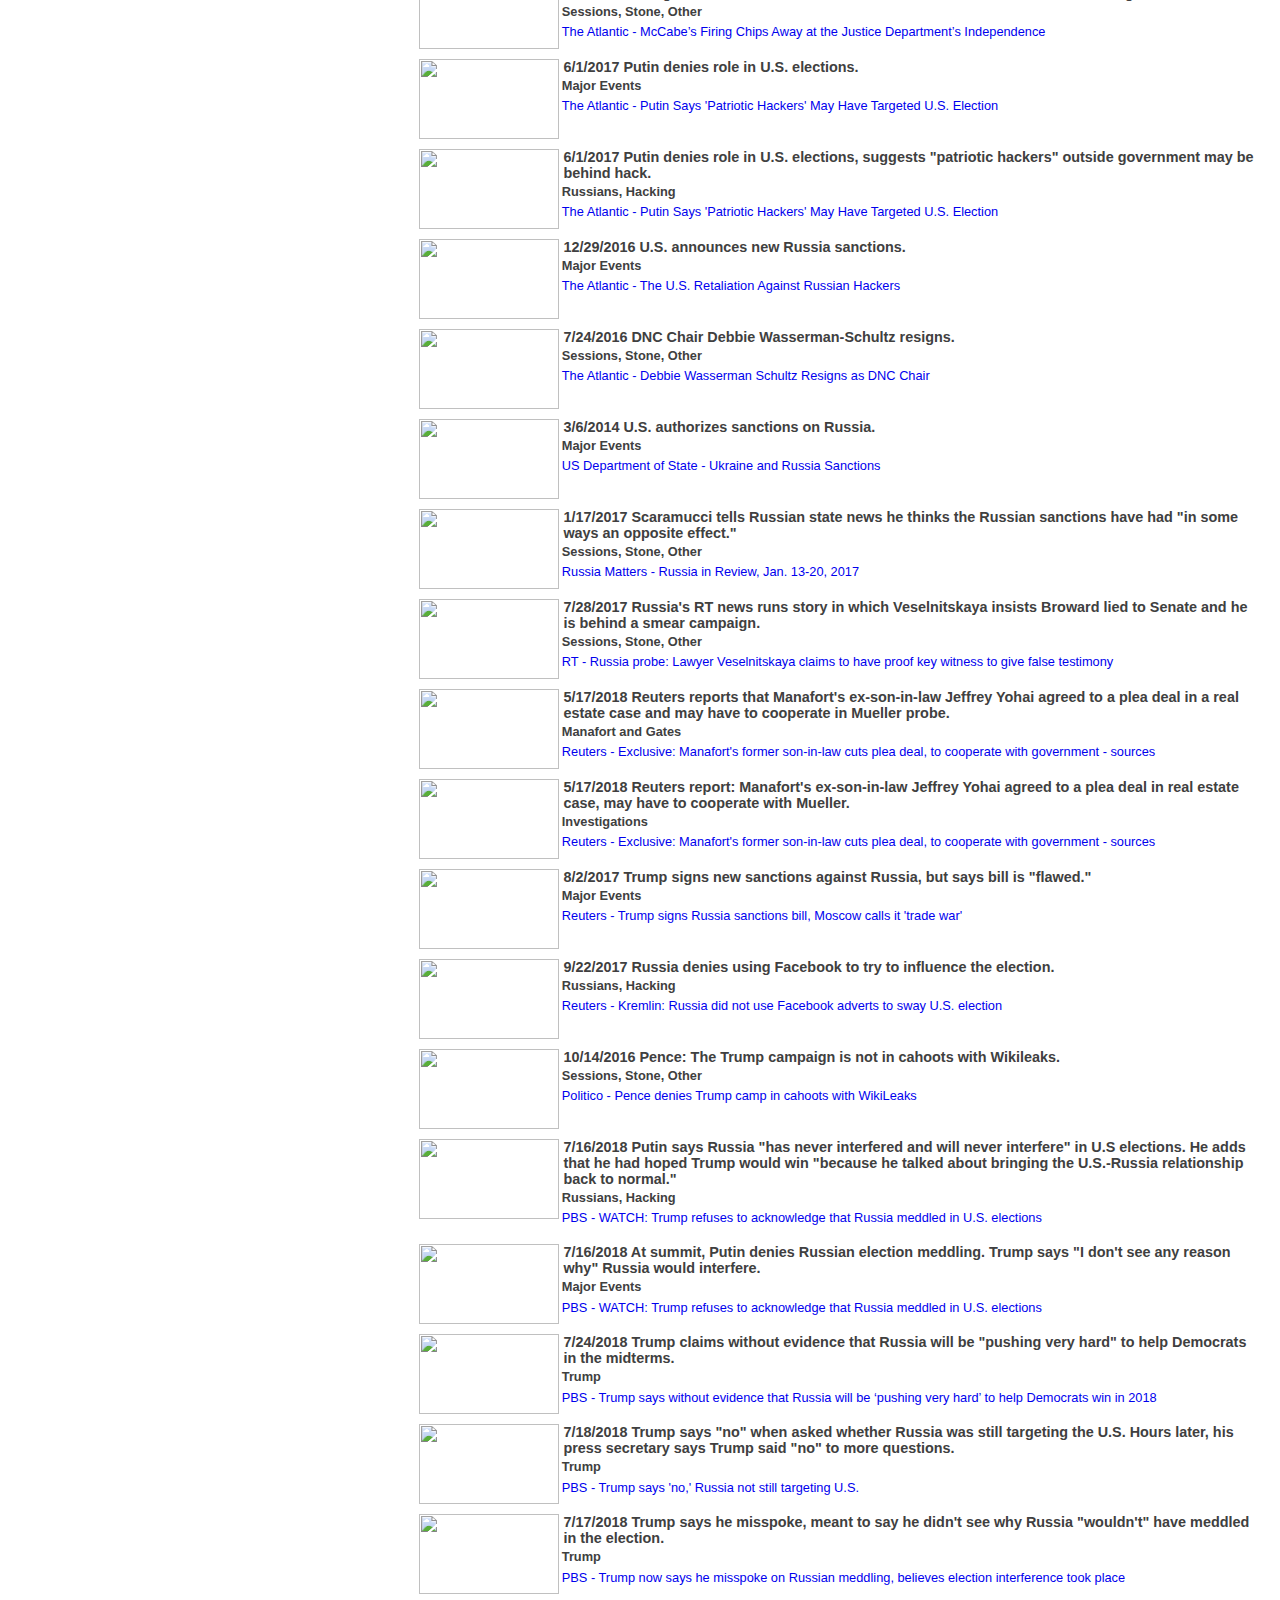
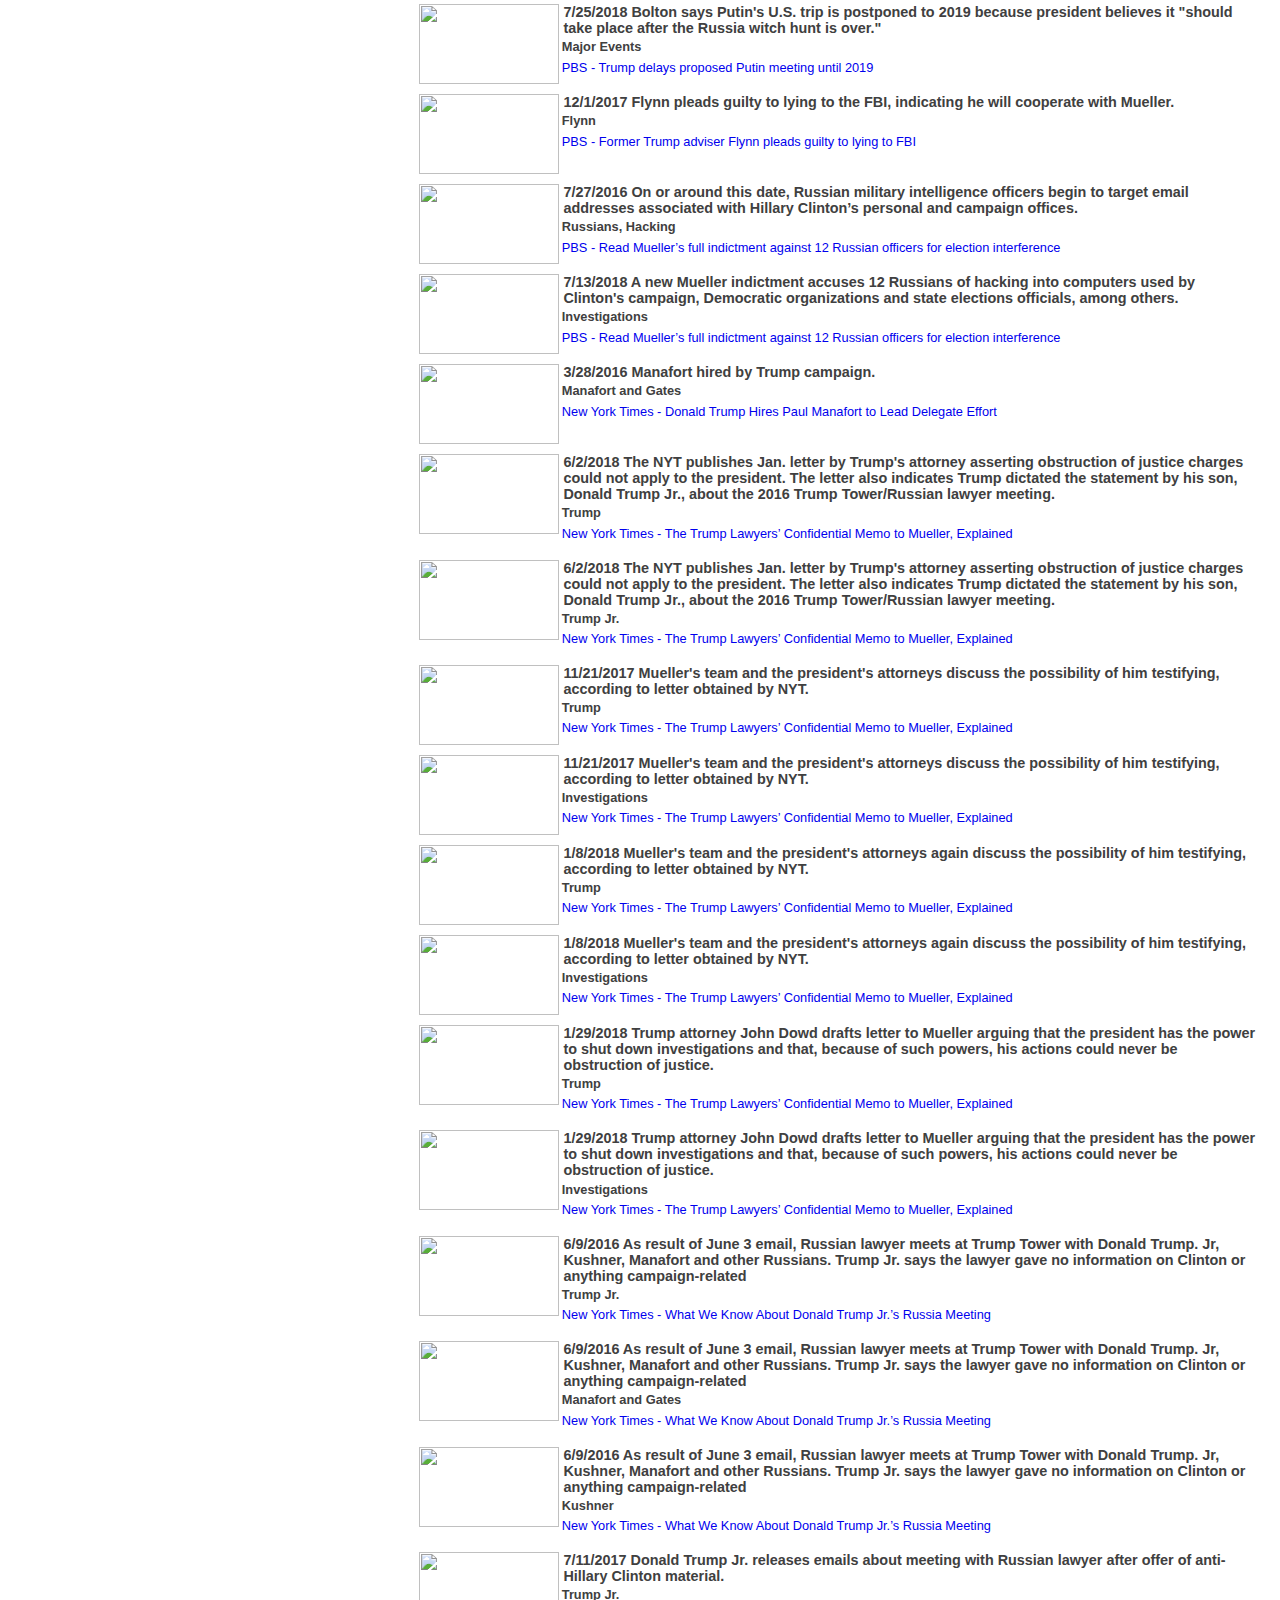
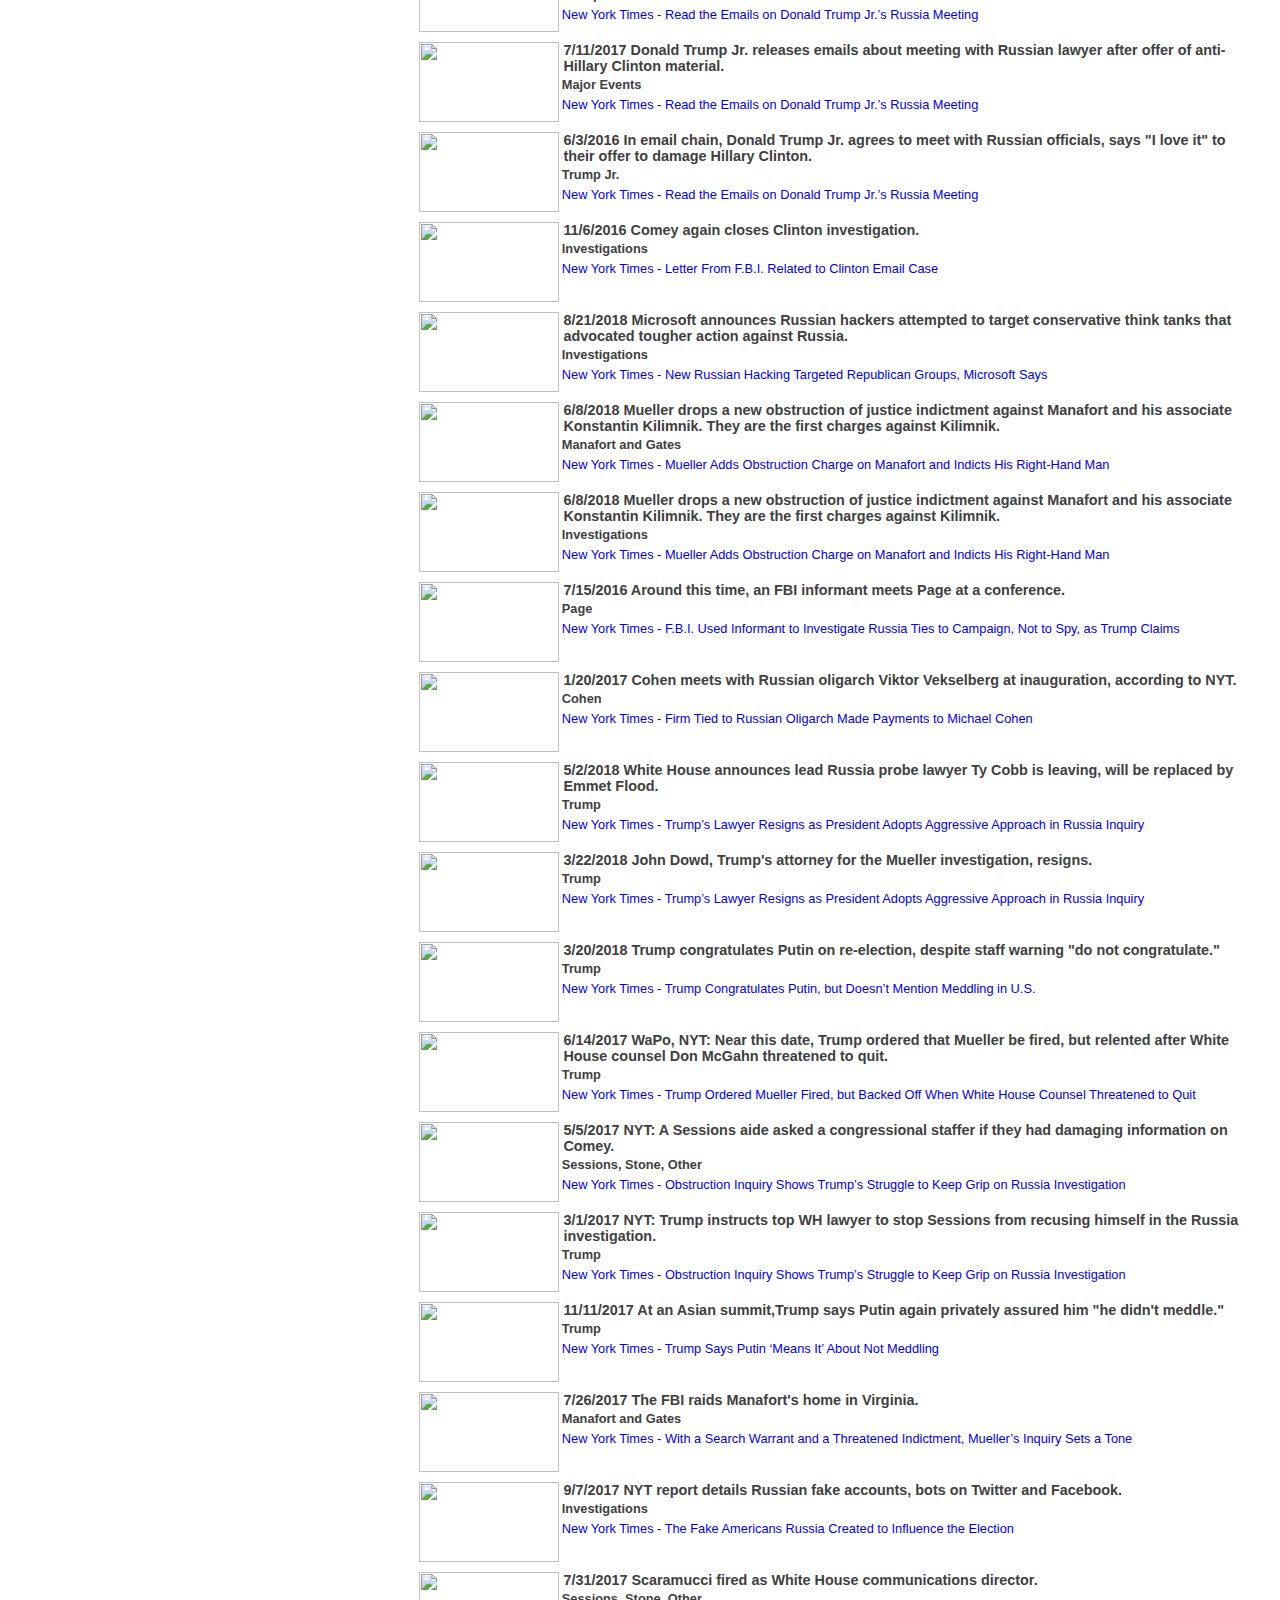
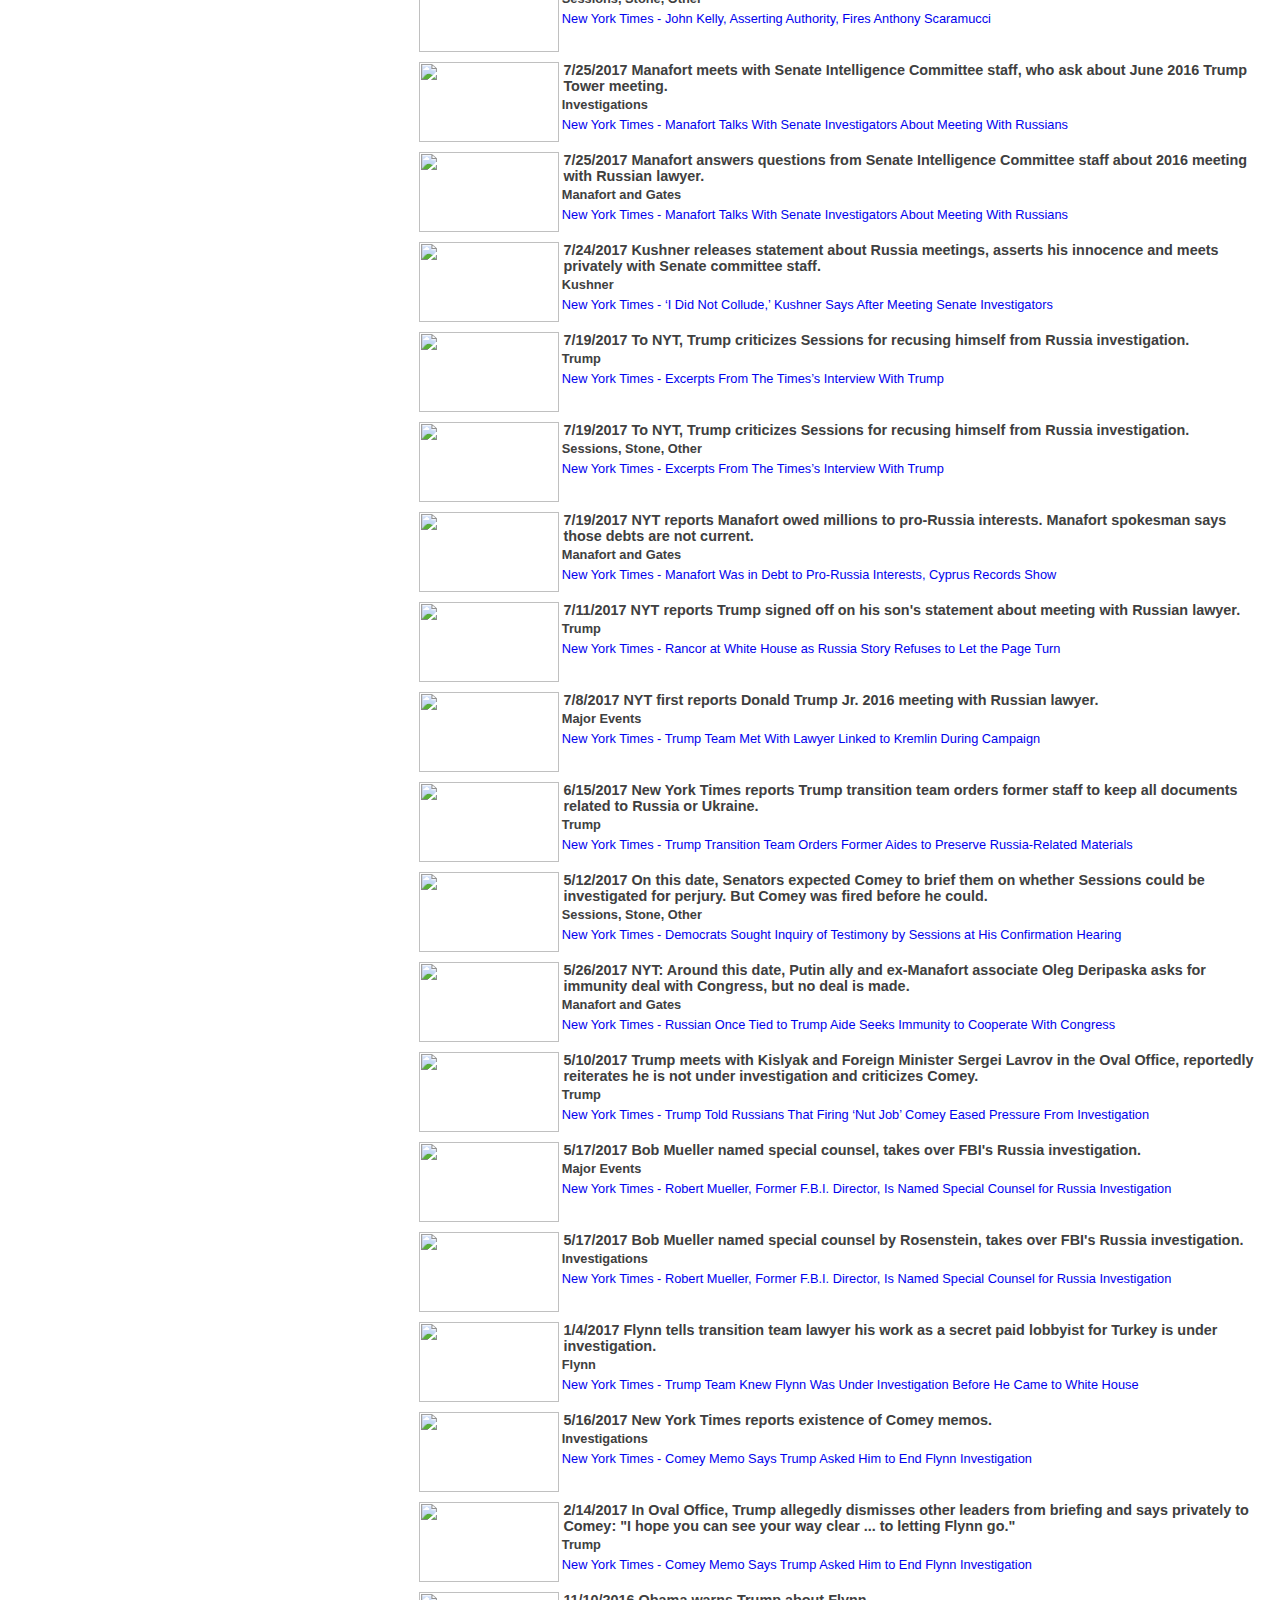
==== commit 4743f44b: "Add photos for stories" ====
--- a/index-search.html
+++ b/index-search.html
@@ -32,14 +32,14 @@
 
         <div class='topic' id='dc-chart-topic'>
             <div>
-                <span class="chart-title">Filter by Topic</span>
+                <span class="chart-title">Topic</span>
                 <a class="reset" href="javascript:topicChart.filterAll();dc.redrawAll();" style="display: none;">Reset</a>
             </div>
         </div>
 
         <div class='mediaOutlet' id='dc-chart-mediaOutlet'>
             <div>
-                <span class="chart-title">Filter by Media Outlet</span>
+                <span class="chart-title">Media Outlet</span>
                 <a class="reset" href="javascript:mediaOutletChart.filterAll();dc.redrawAll();" style="display: none;">Reset</a>
             </div>
         </div>
--- a/css/chart-style.css
+++ b/css/chart-style.css
@@ -1,6 +1,6 @@
 body {
     font-family: Sans-Serif;
-    color: dimgrey;
+    color: #404040;
 }
 
 h2 {
@@ -53,6 +53,33 @@
     font-style: italic;
 }
 
+.story {
+    margin: .5rem .1rem .5rem .1rem;
+}
+
+.story-image {
+    float: left;
+}
+
+h3.story-title {
+    font-size: .9em;
+    margin: .0rem .1rem .1rem .3rem;
+}
+
+.story-body {
+    overflow: auto;
+}
+
+.story-details {
+    margin: .2rem .2rem .2rem .2rem;  
+}
+
+.story-link {
+    margin: .5rem .2rem .5rem .2rem;  
+    text-decoration: none;
+}
+
+
 .story:hover{
     background-color: #cee2ed;
     cursor:pointer;
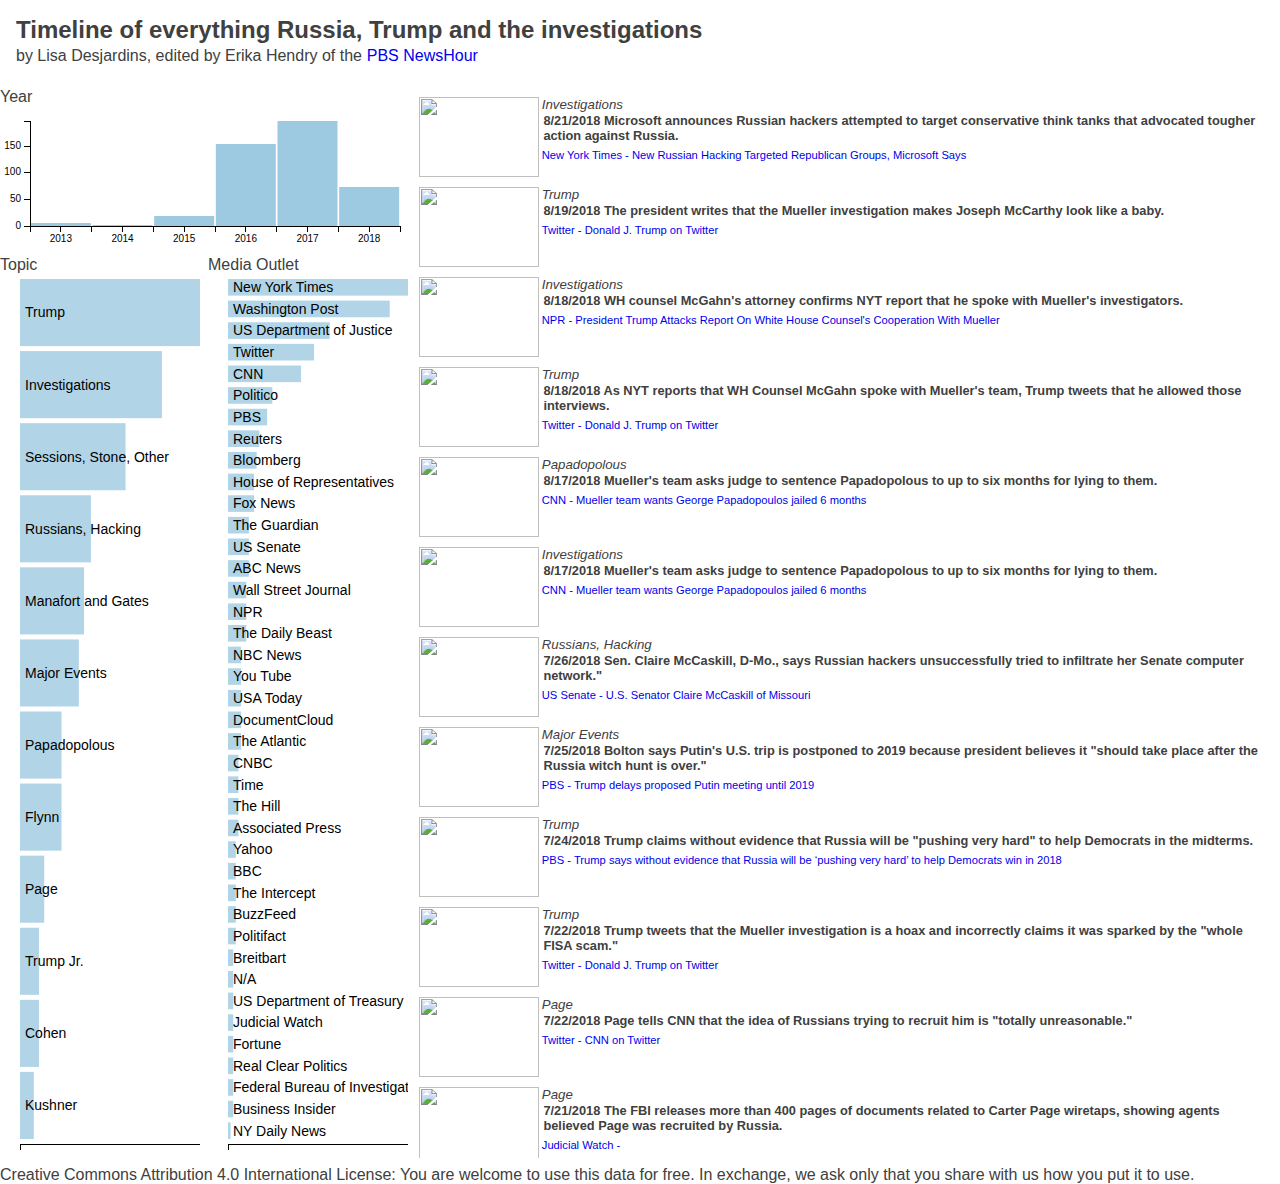
==== commit 7be8101d: "Sort search results by date, add scroll bar" ====
--- a/index-search.html
+++ b/index-search.html
@@ -23,7 +23,7 @@
     <div class="container">
         <div class="title">
             <h2>Timeline of everything Russia, Trump and the investigations</h2>
-            <p>by Lisa Desjardins, edited by Erika Hendry of the PBS NewsHour</p>
+            <p>by Lisa Desjardins, edited by Erika Hendry of the<a class="tagline" href="https://docs.google.com/spreadsheets/d/1utamO_EzX9VMyTKqWGF4x2upqohYCRYIdzyrx6YEyyk/edit#gid=0" target="_blank">PBS NewsHour</a></p> 
         </div> 
 
         <div class='date' id='dc-chart-date'>
--- a/css/chart-style.css
+++ b/css/chart-style.css
@@ -62,7 +62,7 @@
 }
 
 h3.story-title {
-    font-size: .9em;
+    font-size: .8em;
     margin: .0rem .1rem .1rem .3rem;
 }
 
@@ -70,13 +70,17 @@
     overflow: auto;
 }
 
-.story-details {
-    margin: .2rem .2rem .2rem .2rem;  
+.story-topic {
+    margin: .0rem .2rem .1em .2rem;  
+    font-weight: normal;
+    font-style: italic;
 }
 
 .story-link {
-    margin: .5rem .2rem .5rem .2rem;  
+    font-size: .7em;
+    margin: .5rem .2rem .2rem .2rem;  
     text-decoration: none;
+    line-height: .1rem;
 }
 
 
@@ -84,3 +88,11 @@
     background-color: #cee2ed;
     cursor:pointer;
  }
+
+ a.tagline {
+    font-size: 1em;
+    margin-top: 1rem;
+    margin-bottom: .2rem;
+    margin-left: .3rem;
+    text-decoration: none; 
+ }
--- a/css/layout.css
+++ b/css/layout.css
@@ -14,8 +14,8 @@
     display: grid;
     grid-template-areas: 
         "title      title       title" 
-        "date       date        story" 
-        "topic      mediaOutlet story" 
+        "date       date        stories" 
+        "topic      mediaOutlet stories" 
         "footer     footer      footer"; 
     grid-template-columns: var(--bar-width) var(--bar-width) 1fr;
     grid-template-rows: 5rem 10rem auto 1rem;
@@ -41,8 +41,9 @@
     grid-area: date;
 }
 
-.story {
-    grid-area: story;
+.stories {
+    grid-area: stories;
+    overflow: auto;
 }
 
 .topic {
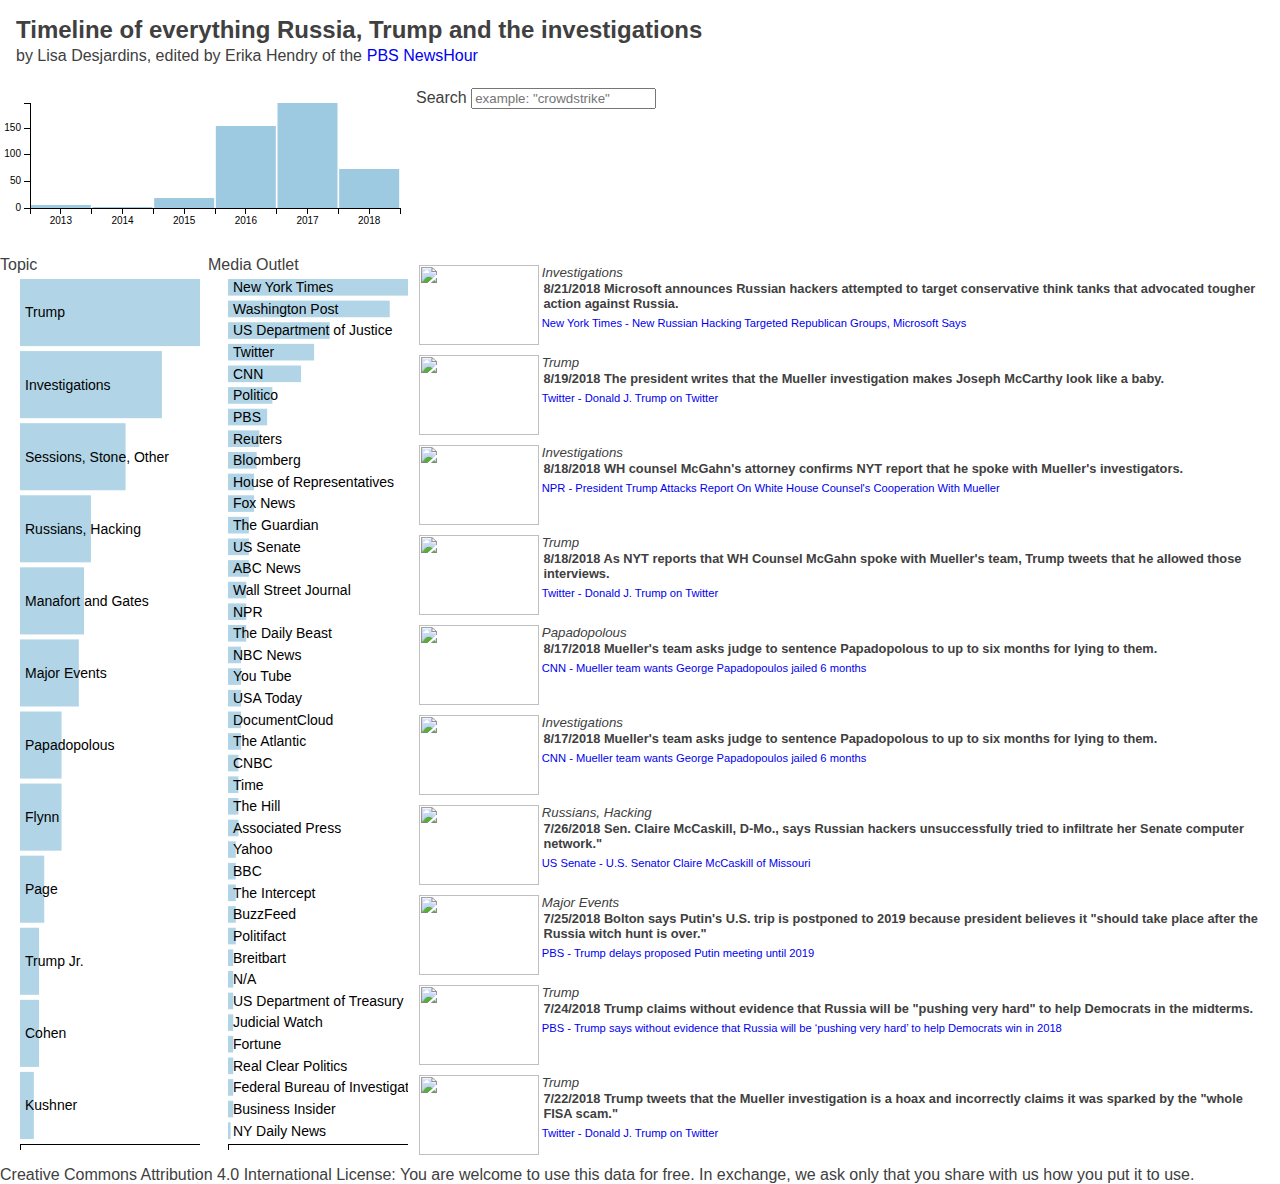
==== commit eca2b7e2: "Added keyword search" ====
--- a/index-search.html
+++ b/index-search.html
@@ -27,7 +27,12 @@
         </div> 
 
         <div class='date' id='dc-chart-date'>
-            <div><span class="chart-title">Year</span></div>
+            <!-- <div><span class="chart-title">Year</span></div> -->
+        </div>
+
+        <div class='search-box'>
+            <span class="search-title">Search</span> 
+            <input id="search-input" class="search-input" placeholder='example: "crowdstrike"'>
         </div>
 
         <div class='topic' id='dc-chart-topic'>
--- a/css/layout.css
+++ b/css/layout.css
@@ -14,7 +14,7 @@
     display: grid;
     grid-template-areas: 
         "title      title       title" 
-        "date       date        stories" 
+        "date       date        searchBox" 
         "topic      mediaOutlet stories" 
         "footer     footer      footer"; 
     grid-template-columns: var(--bar-width) var(--bar-width) 1fr;
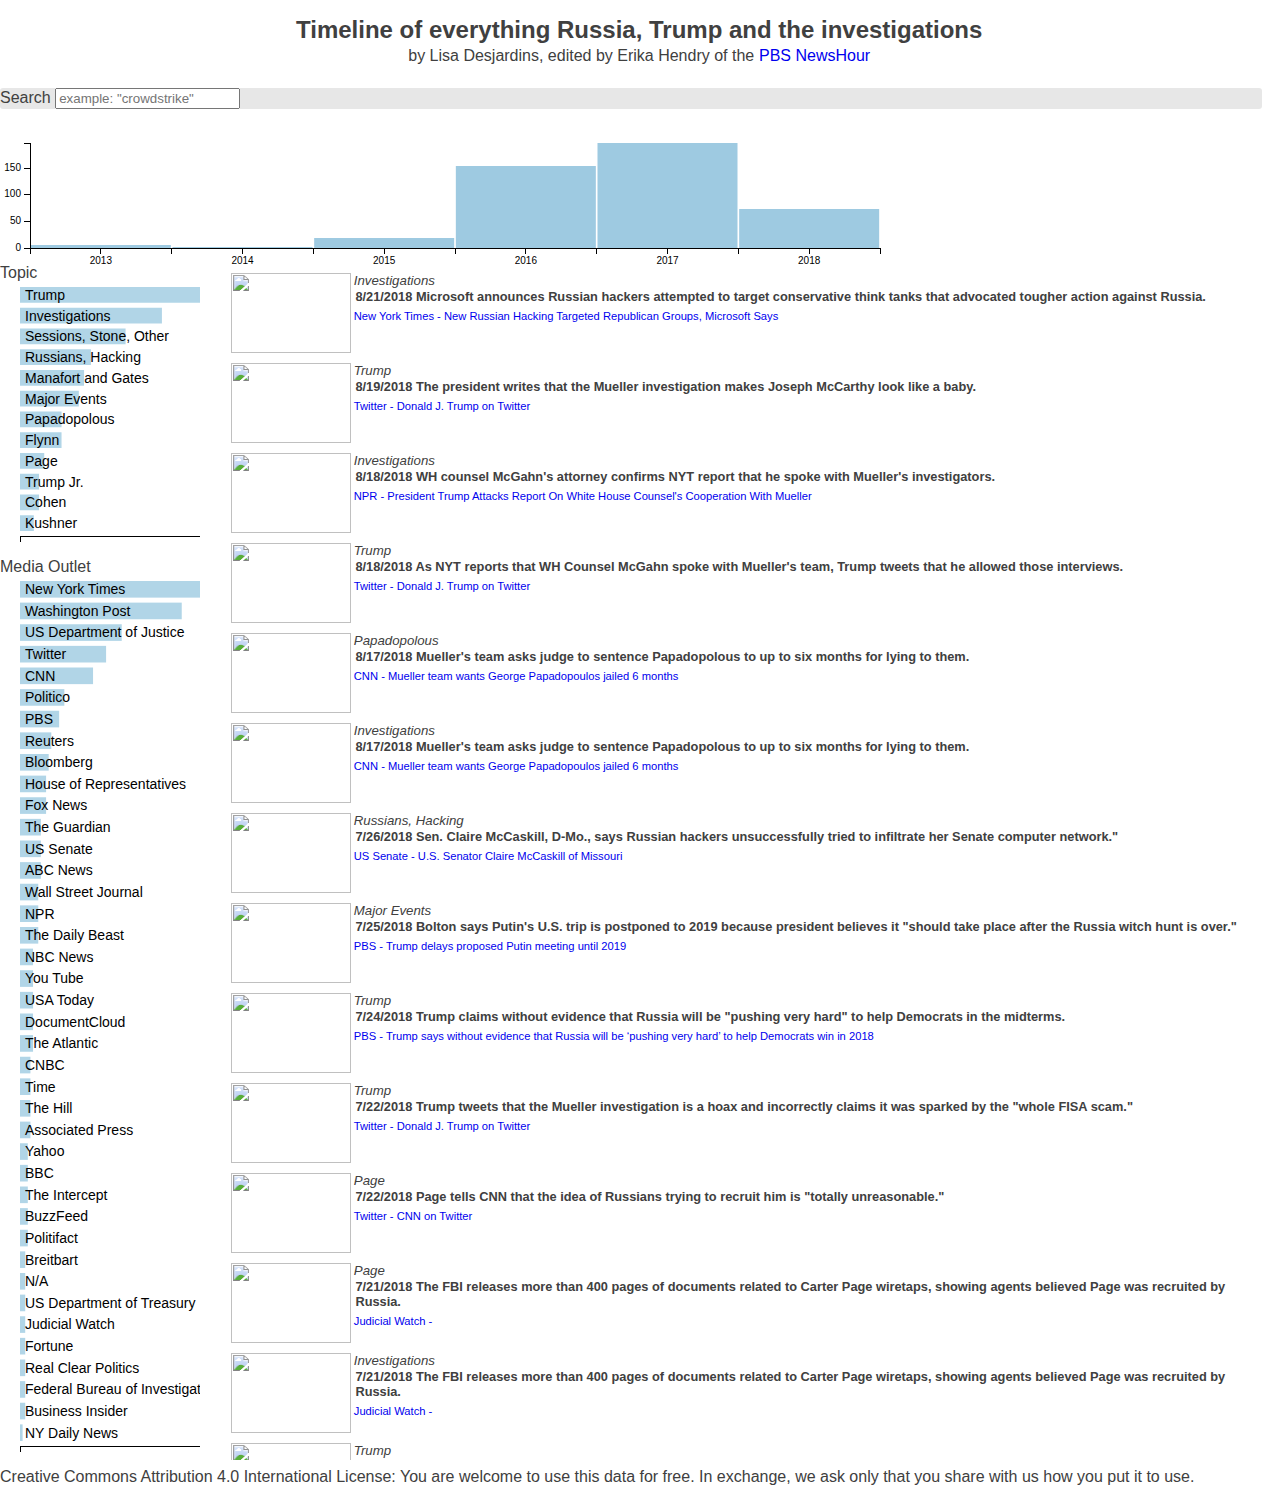
==== commit d9cc4d00: "2 column layout" ====
--- a/index-search.html
+++ b/index-search.html
@@ -31,8 +31,10 @@
         </div>
 
         <div class='search-box'>
-            <span class="search-title">Search</span> 
-            <input id="search-input" class="search-input" placeholder='example: "crowdstrike"'>
+            <div class='search-container'>
+                <span class="search-title">Search</span> 
+                <input id="search-input" class="search-input" placeholder='example: "crowdstrike"'>
+            </div>
         </div>
 
         <div class='topic' id='dc-chart-topic'>
--- a/css/chart-style.css
+++ b/css/chart-style.css
@@ -53,6 +53,11 @@
     font-style: italic;
 }
 
+.search-container {
+    border-radius: 3px;
+    background-color: rgb(231, 231, 231);
+}
+
 .story {
     margin: .5rem .1rem .5rem .1rem;
 }
--- a/css/layout.css
+++ b/css/layout.css
@@ -1,5 +1,5 @@
 :root {
-    --bar-width: 200px;
+    --bar-width: 220px;
 
     --phone-width: 50rem;
     --max-width: 1366px; 
@@ -13,12 +13,14 @@
 .container {
     display: grid;
     grid-template-areas: 
-        "title      title       title" 
-        "date       date        searchBox" 
-        "topic      mediaOutlet stories" 
-        "footer     footer      footer"; 
-    grid-template-columns: var(--bar-width) var(--bar-width) 1fr;
-    grid-template-rows: 5rem 10rem auto 1rem;
+        "title          title" 
+        "searchBox      searchBox" 
+        "date           date" 
+        "topic          stories" 
+        "mediaOutlet    stories" 
+        "footer         footer"; 
+    grid-template-columns: var(--bar-width) 1fr;
+    grid-template-rows: 5rem 2rem 8rem auto auto 1rem;
     grid-gap: .5em;
     margin: 0px;
     height: 100vh;
@@ -31,6 +33,7 @@
 
 .title {
     grid-area: title;
+    text-align: center;
 }
 
 .search-box {
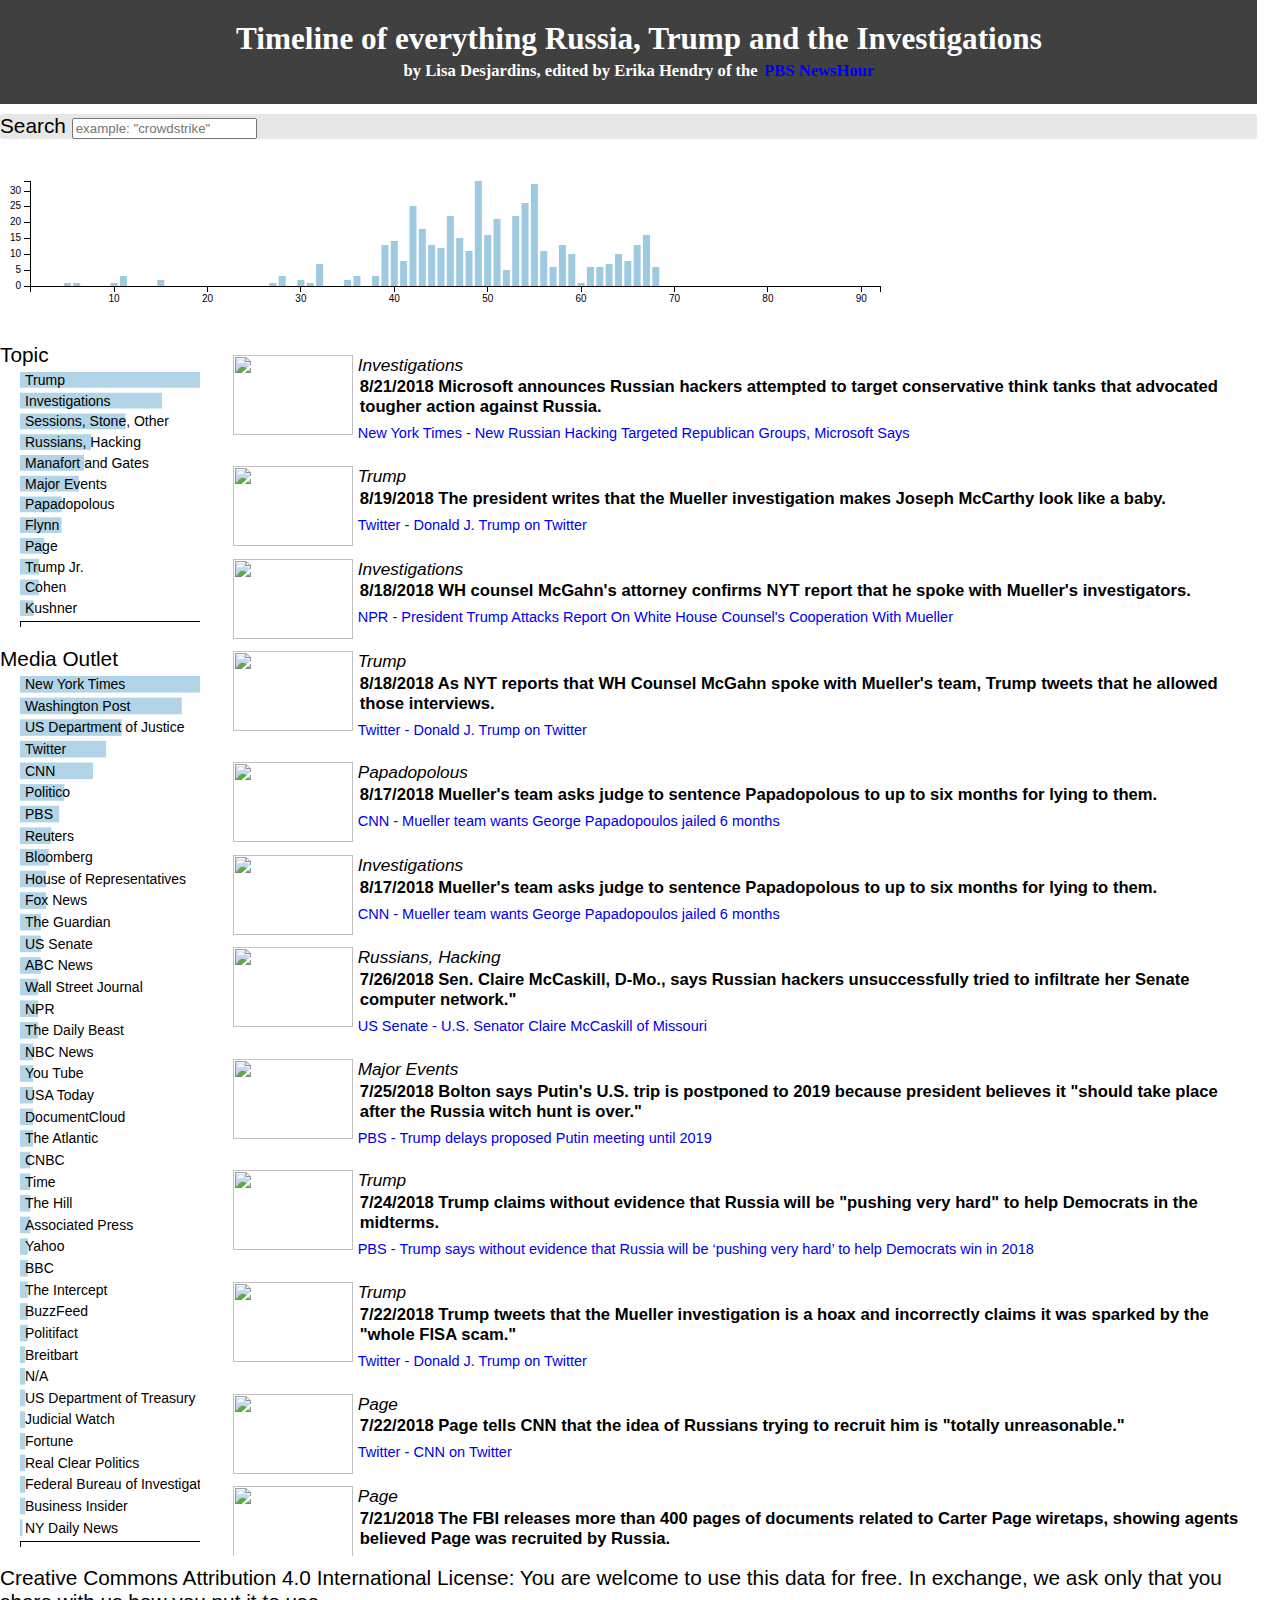
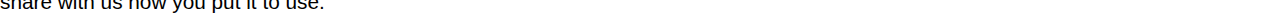
==== commit 486b406e: "Black header, months not years in bar chart" ====
--- a/index-search.html
+++ b/index-search.html
@@ -22,7 +22,7 @@
 <body>
     <div class="container">
         <div class="title">
-            <h2>Timeline of everything Russia, Trump and the investigations</h2>
+            <h1>Timeline of everything Russia, Trump and the Investigations</h1>
             <p>by Lisa Desjardins, edited by Erika Hendry of the<a class="tagline" href="https://docs.google.com/spreadsheets/d/1utamO_EzX9VMyTKqWGF4x2upqohYCRYIdzyrx6YEyyk/edit#gid=0" target="_blank">PBS NewsHour</a></p> 
         </div> 
 
--- a/css/chart-style.css
+++ b/css/chart-style.css
@@ -1,9 +1,26 @@
 body {
     font-family: Sans-Serif;
-    color: #404040;
+    /* color: #404040; */
 }
 
+
+h1 {
+    color: var(--white-text);
+    font-size: 1.5rem;
+    font-weight: 800;
+
+    margin-top: 1rem;
+    margin-bottom: .2rem;
+    margin-left: 1rem;
+}
+
+.title {
+    background-color: #404040;    
+}
+
+
 h2 {
+    color: var(--white-text);
     margin-top: 1rem;
     margin-bottom: .2rem;
     margin-left: 1rem;
@@ -23,6 +40,9 @@
 }
 
 p {
+    color: var(--white-text);
+    font-size: .8rem;
+
     margin-top: .2rem;
     margin-bottom: 2.2rem;
     margin-left: 1rem;
--- a/css/layout.css
+++ b/css/layout.css
@@ -1,4 +1,8 @@
 :root {
+    font-size: calc(0.5em + 1vw);
+
+    --white-text: rgb(255, 255, 255);
+
     --bar-width: 220px;
 
     --phone-width: 50rem;
@@ -8,6 +12,7 @@
 body {
     margin: 0;
     overflow: hidden;
+    /* background-color: rgb(22, 31, 45); */
 }
 
 .container {
@@ -32,6 +37,9 @@
 }
 
 .title {
+    font-family: "publico", Georgia, Times, "Times New Roman", serif;
+    font-weight: 700;
+    
     grid-area: title;
     text-align: center;
 }
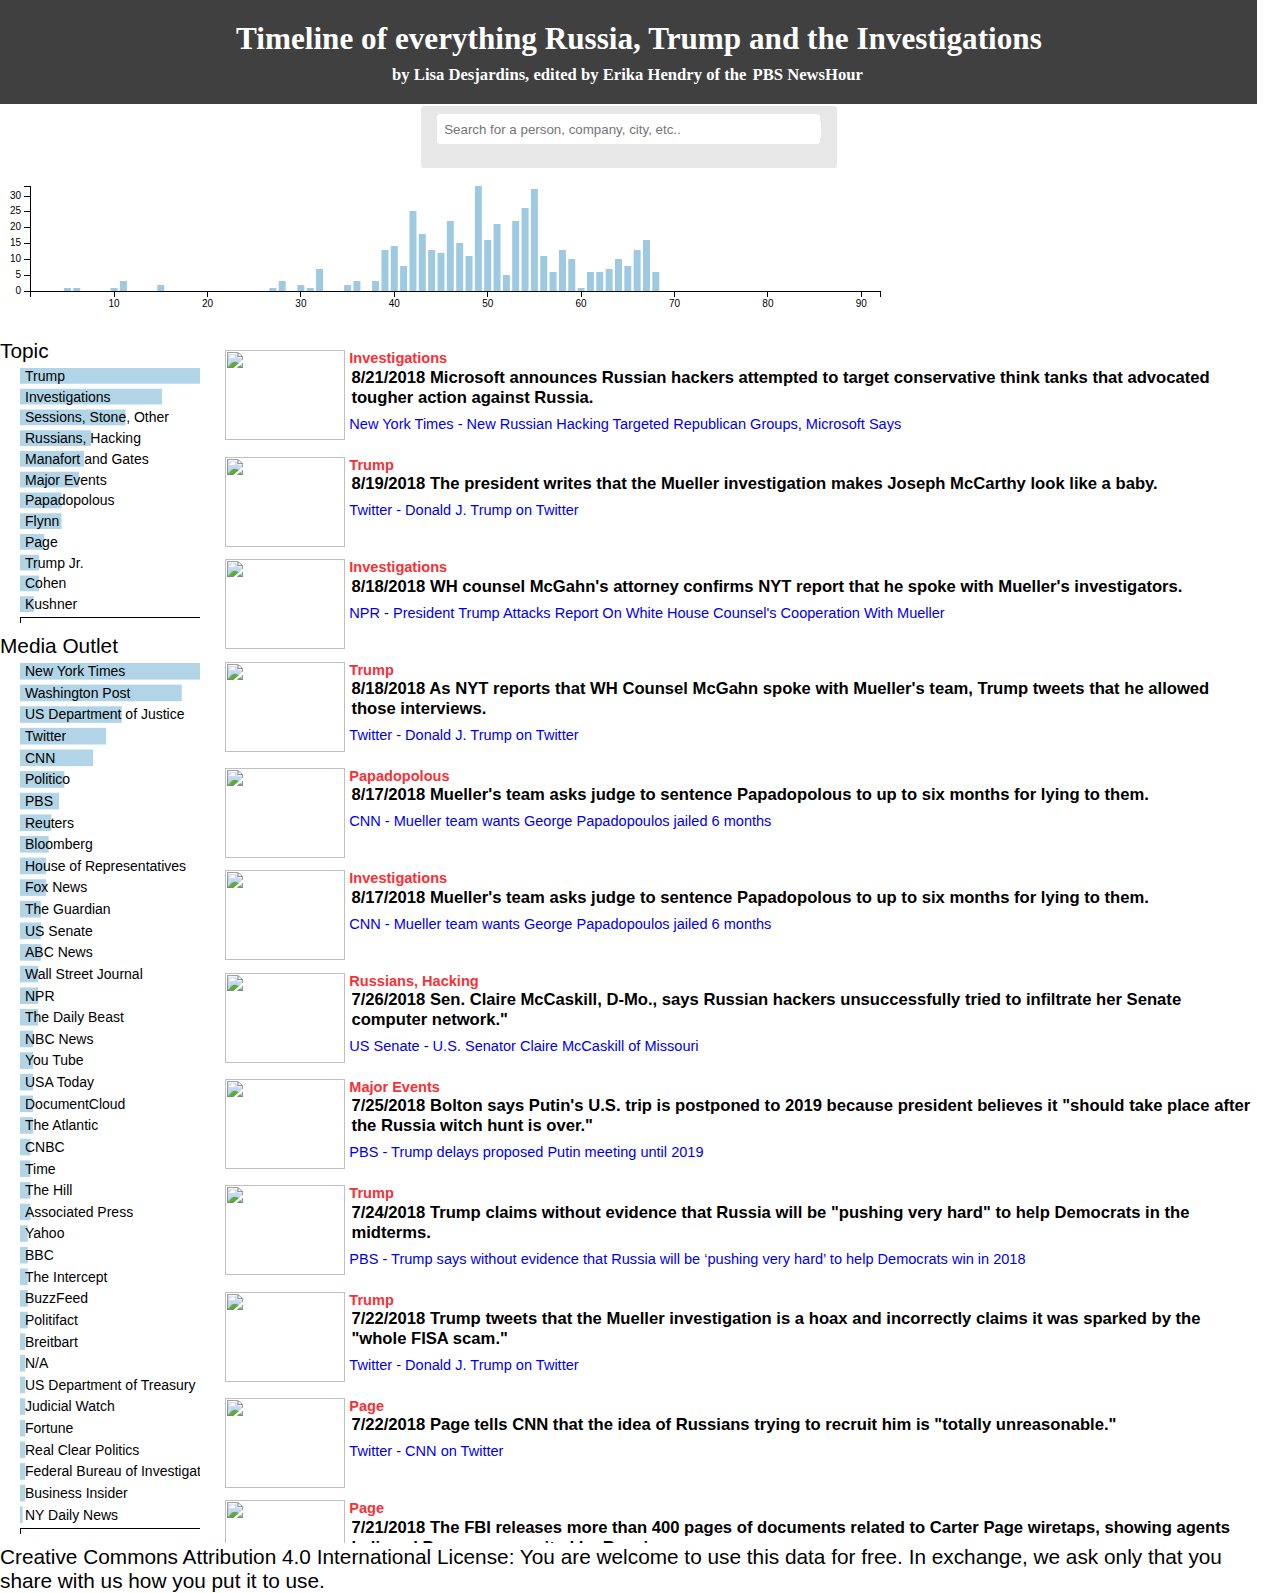
==== commit 8dbba17d: "Better search box" ====
--- a/index-search.html
+++ b/index-search.html
@@ -23,35 +23,36 @@
     <div class="container">
         <div class="title">
             <h1>Timeline of everything Russia, Trump and the Investigations</h1>
-            <p>by Lisa Desjardins, edited by Erika Hendry of the<a class="tagline" href="https://docs.google.com/spreadsheets/d/1utamO_EzX9VMyTKqWGF4x2upqohYCRYIdzyrx6YEyyk/edit#gid=0" target="_blank">PBS NewsHour</a></p> 
+            <p class="byline" >by Lisa Desjardins, edited by Erika Hendry of the<a class="byline" href="https://docs.google.com/spreadsheets/d/1utamO_EzX9VMyTKqWGF4x2upqohYCRYIdzyrx6YEyyk/edit#gid=0" target="_blank">PBS NewsHour</a></p> 
         </div> 
 
-        <div class='date' id='dc-chart-date'>
+        <div class="date" id="dc-chart-date">
             <!-- <div><span class="chart-title">Year</span></div> -->
         </div>
 
-        <div class='search-box'>
-            <div class='search-container'>
-                <span class="search-title">Search</span> 
-                <input id="search-input" class="search-input" placeholder='example: "crowdstrike"'>
+        <div class="search-box">
+            <div class="search-container">
+                <p class="search-p">
+                    <input id="search-input" class="search-input" placeholder="Search for a person, company, city, etc..">
+                </p>
             </div>
         </div>
 
-        <div class='topic' id='dc-chart-topic'>
+        <div class="topic" id="dc-chart-topic">
             <div>
                 <span class="chart-title">Topic</span>
                 <a class="reset" href="javascript:topicChart.filterAll();dc.redrawAll();" style="display: none;">Reset</a>
             </div>
         </div>
 
-        <div class='mediaOutlet' id='dc-chart-mediaOutlet'>
+        <div class="mediaOutlet" id="dc-chart-mediaOutlet">
             <div>
                 <span class="chart-title">Media Outlet</span>
                 <a class="reset" href="javascript:mediaOutletChart.filterAll();dc.redrawAll();" style="display: none;">Reset</a>
             </div>
         </div>
 
-        <div class='stories' id='dc-chart-dataGrid'></div>
+        <div class="stories" id="dc-chart-dataGrid"></div>
         
         <div class="footer">
             Creative Commons Attribution 4.0 International License: You are welcome to use this data for free. In exchange, we ask only that you share with us how you put it to use.
--- a/css/chart-style.css
+++ b/css/chart-style.css
@@ -6,6 +6,7 @@
 
 h1 {
     color: var(--white-text);
+    
     font-size: 1.5rem;
     font-weight: 800;
 
@@ -16,6 +17,11 @@
 
 .title {
     background-color: #404040;    
+}
+
+.label {
+    font-family: kkurat, Arial, Helvetica, Verdana, sans-serif;
+
 }
 
 
@@ -43,9 +49,7 @@
     color: var(--white-text);
     font-size: .8rem;
 
-    margin-top: .2rem;
-    margin-bottom: 2.2rem;
-    margin-left: 1rem;
+    margin: .4rem .8rem 2rem .8rem;
 }
 
 
@@ -75,7 +79,20 @@
 
 .search-container {
     border-radius: 3px;
+    width: 20rem;
     background-color: rgb(231, 231, 231);
+}
+
+.search-p {
+    border-radius: 3px;
+    padding: 5px 5px 5px 5px;
+    background-color: var(--white-text);
+
+}
+
+.search-input {
+    width: 18rem;
+    border: none;
 }
 
 .story {
@@ -83,6 +100,7 @@
 }
 
 .story-image {
+    object-fit: cover;
     float: left;
 }
 
@@ -95,10 +113,12 @@
     overflow: auto;
 }
 
-.story-topic {
+.story-topic {    
     margin: .0rem .2rem .1em .2rem;  
-    font-weight: normal;
-    font-style: italic;
+    
+    font-weight: 600;
+    font-size: .7em;
+    color: var(--red-text);
 }
 
 .story-link {
@@ -114,10 +134,17 @@
     cursor:pointer;
  }
 
- a.tagline {
+.byline {
+    color: var(--white-text);
+
+}
+
+ a.byline {
     font-size: 1em;
-    margin-top: 1rem;
-    margin-bottom: .2rem;
-    margin-left: .3rem;
+    margin: 1rem .1rem .2rem .3rem;
     text-decoration: none; 
  }
+
+ a:hover {
+     text-decoration: underline;
+ }
--- a/css/layout.css
+++ b/css/layout.css
@@ -2,7 +2,8 @@
     font-size: calc(0.5em + 1vw);
 
     --white-text: rgb(255, 255, 255);
-
+    --red-text: rgb(248, 48, 54);
+    
     --bar-width: 220px;
 
     --phone-width: 50rem;
@@ -25,8 +26,8 @@
         "mediaOutlet    stories" 
         "footer         footer"; 
     grid-template-columns: var(--bar-width) 1fr;
-    grid-template-rows: 5rem 2rem 8rem auto auto 1rem;
-    grid-gap: .5em;
+    grid-template-rows: 5rem 3rem 8rem auto auto 1rem;
+    grid-gap: .1em;
     margin: 0px;
     height: 100vh;
     width: calc(100vw - 1.1rem); 
@@ -46,6 +47,8 @@
 
 .search-box {
     grid-area: searchBox;
+    display: flex;
+    justify-content: center;
 }
 
 .date {
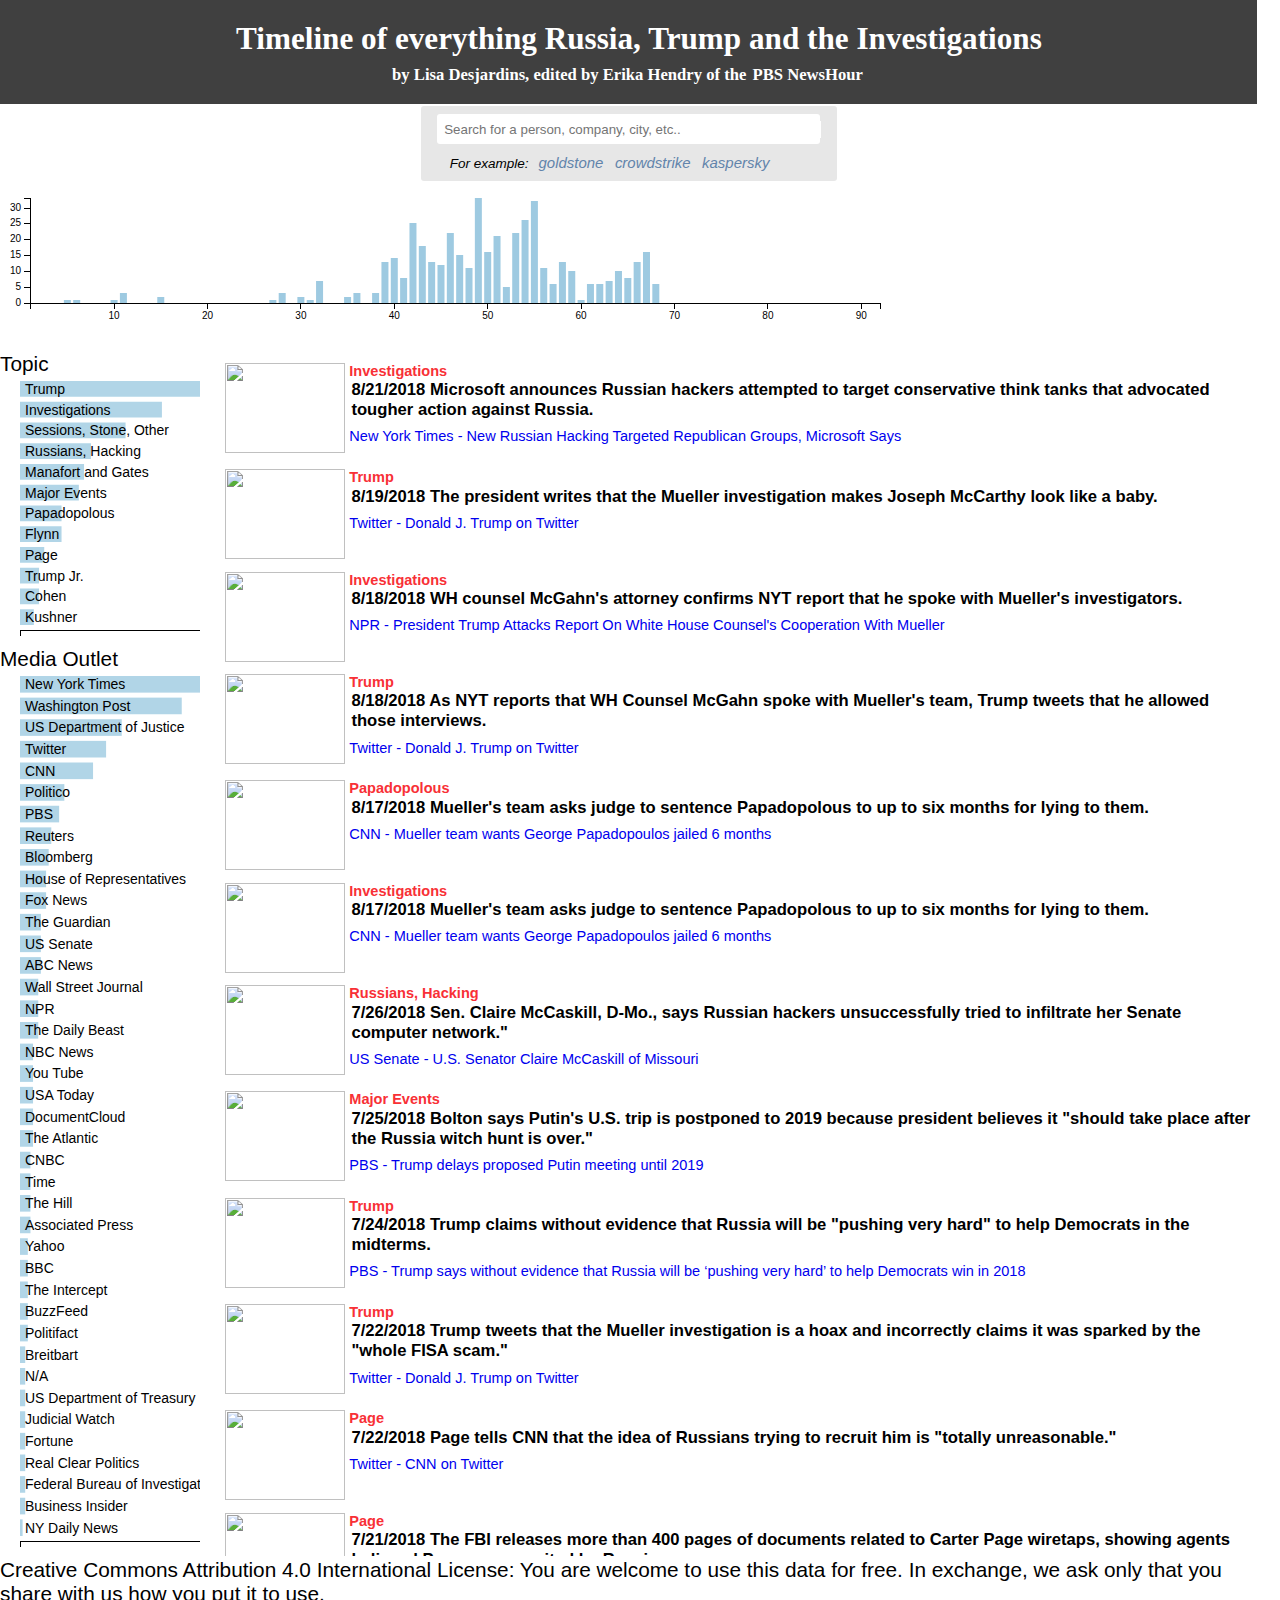
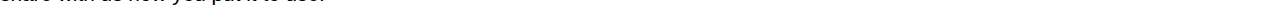
==== commit 71a002ce: "Search examples" ====
--- a/index-search.html
+++ b/index-search.html
@@ -34,6 +34,13 @@
             <div class="search-container">
                 <p class="search-p">
                     <input id="search-input" class="search-input" placeholder="Search for a person, company, city, etc..">
+                
+                    <div class="search-examples">       
+                        <span class="example-label">For example: </span>
+                        <span><a class="search-example" href="javascript:setSearch('goldstone')">goldstone</a></span>
+                        <span><a class="search-example" href="javascript:setSearch('crowdstrike')">crowdstrike</a></span>
+                        <span><a class="search-example" href="javascript:setSearch('kaspersky')">kaspersky</a></span>
+                    </div>  
                 </p>
             </div>
         </div>
--- a/css/chart-style.css
+++ b/css/chart-style.css
@@ -48,16 +48,13 @@
 p {
     color: var(--white-text);
     font-size: .8rem;
-
-    margin: .4rem .8rem 2rem .8rem;
+    margin: .4rem .8rem .2rem .8rem;
 }
 
 
 a {
     font-size: .8em;
-    margin-top: 1rem;
-    margin-bottom: .2rem;
-    margin-left: 1rem;
+    margin: 1rem 0rem .2rem .3rem;
 }
 
 ul {
@@ -88,6 +85,25 @@
     padding: 5px 5px 5px 5px;
     background-color: var(--white-text);
 
+}
+
+span.example-label {
+    font-size: .65rem;
+    font-style: bold;
+    margin: .3rem 0rem .6rem 1.4rem;
+}
+
+.search-examples {
+    font-size: .9rem;
+    font-style: italic;
+    display: inline-block;
+
+}
+
+a.search-example {
+    display: inline;
+    text-decoration: none;
+    color: var(--blue-link);
 }
 
 .search-input {
--- a/css/layout.css
+++ b/css/layout.css
@@ -2,6 +2,7 @@
     font-size: calc(0.5em + 1vw);
 
     --white-text: rgb(255, 255, 255);
+    --blue-link: rgb(98, 132, 171);
     --red-text: rgb(248, 48, 54);
     
     --bar-width: 220px;
@@ -26,7 +27,7 @@
         "mediaOutlet    stories" 
         "footer         footer"; 
     grid-template-columns: var(--bar-width) 1fr;
-    grid-template-rows: 5rem 3rem 8rem auto auto 1rem;
+    grid-template-rows: 5rem 3.6rem 8rem auto auto 1rem;
     grid-gap: .1em;
     margin: 0px;
     height: 100vh;
